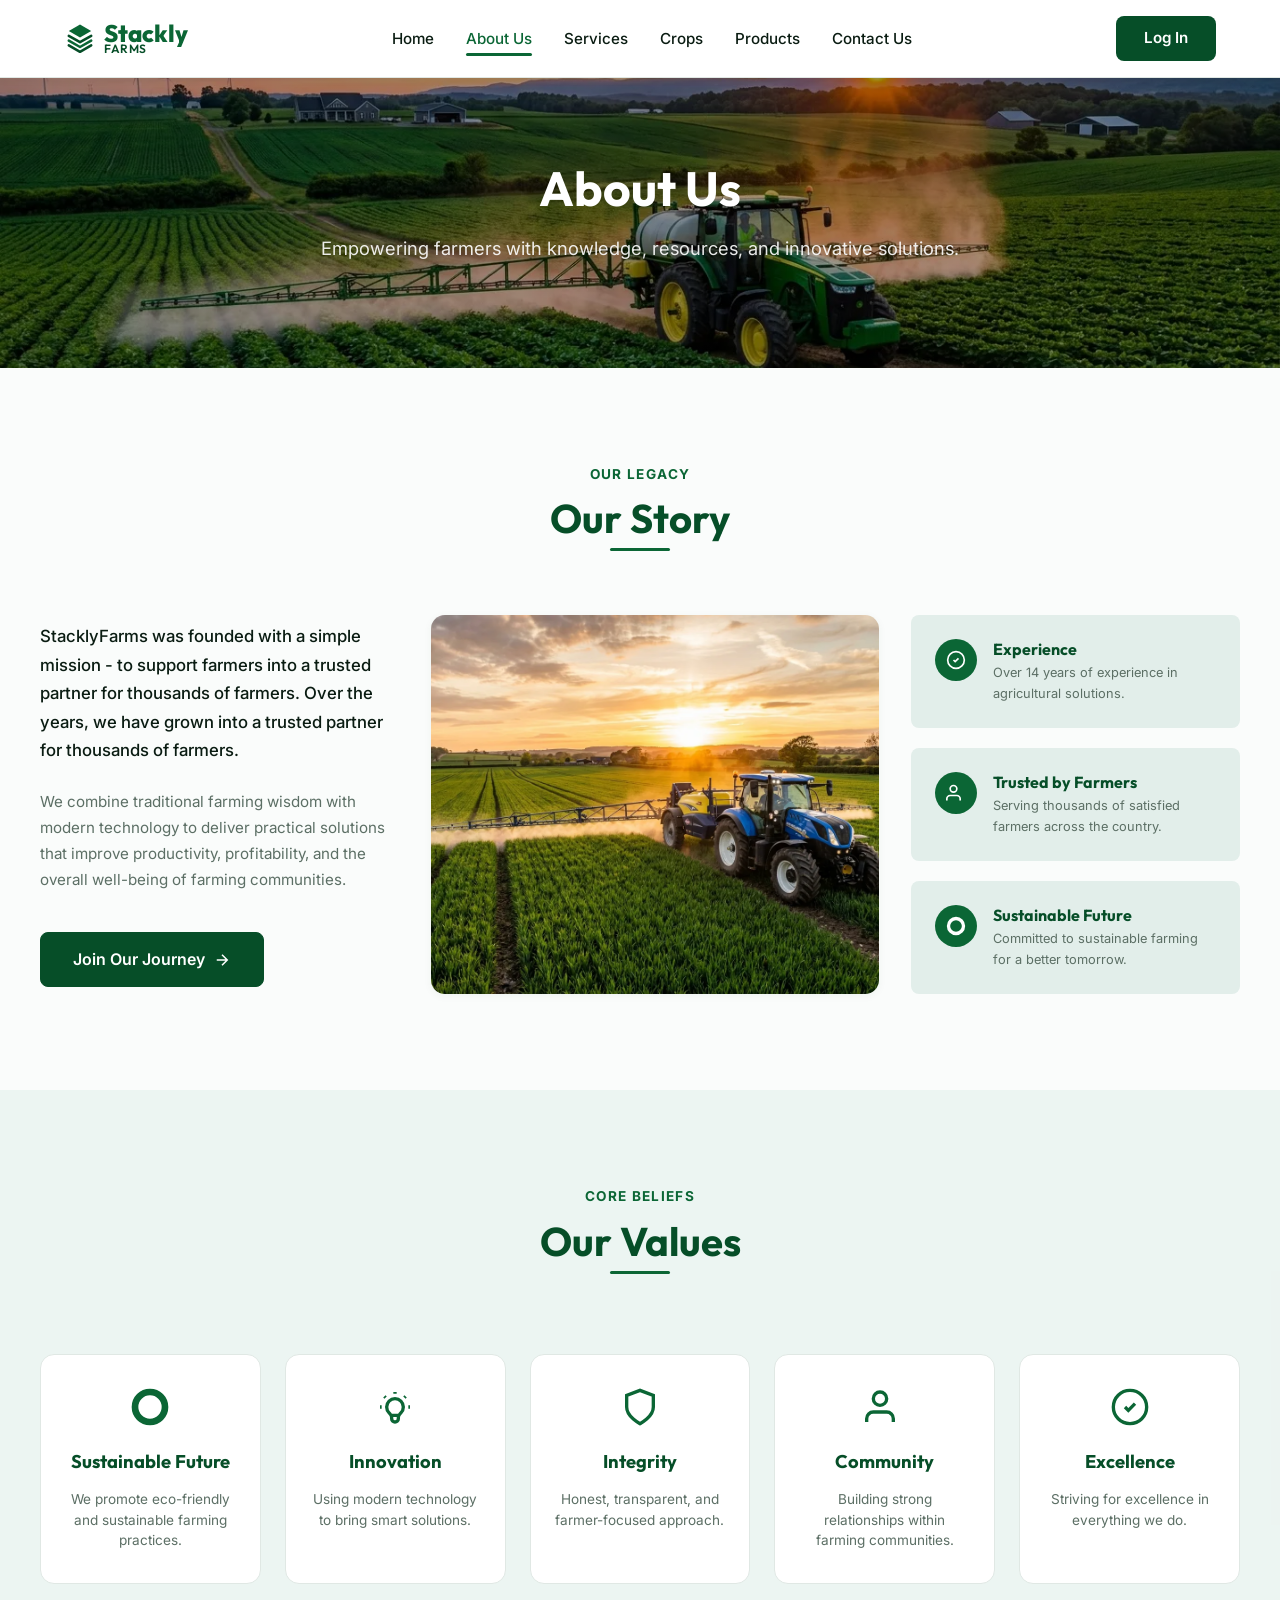
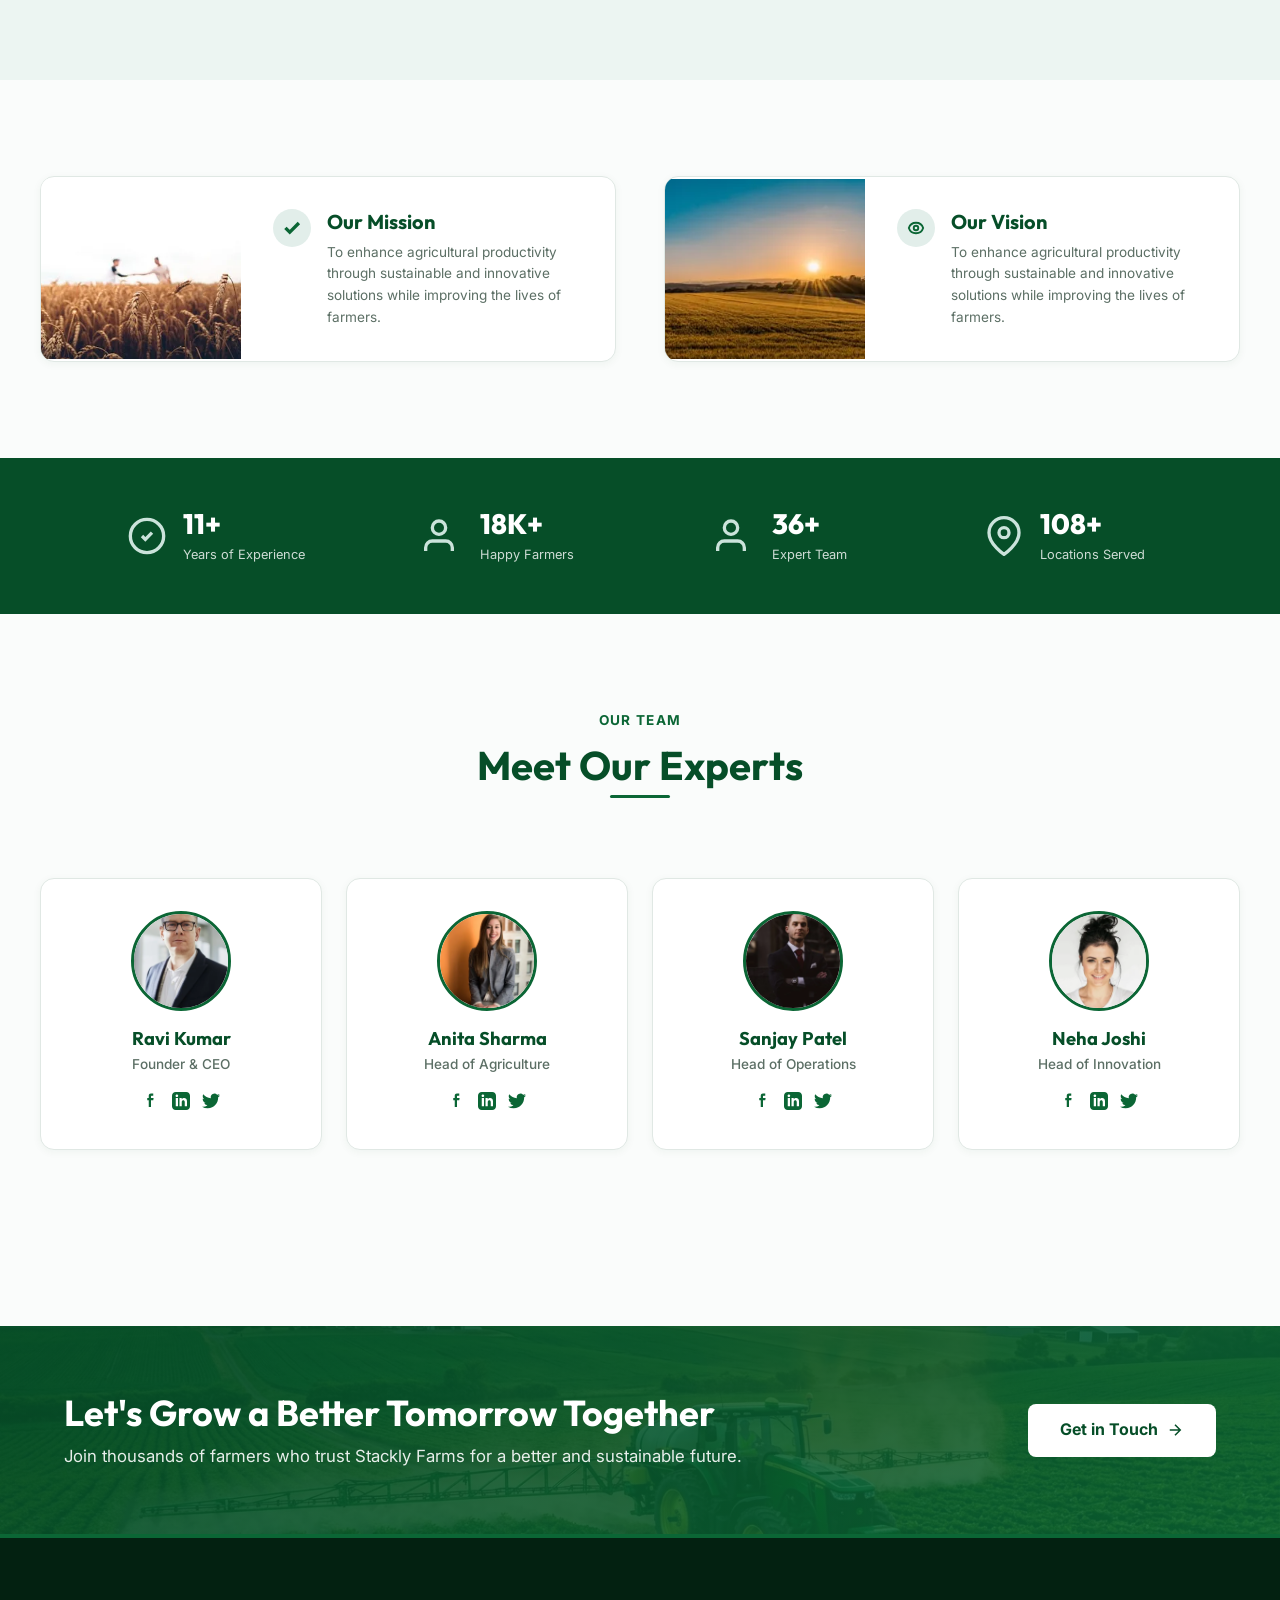
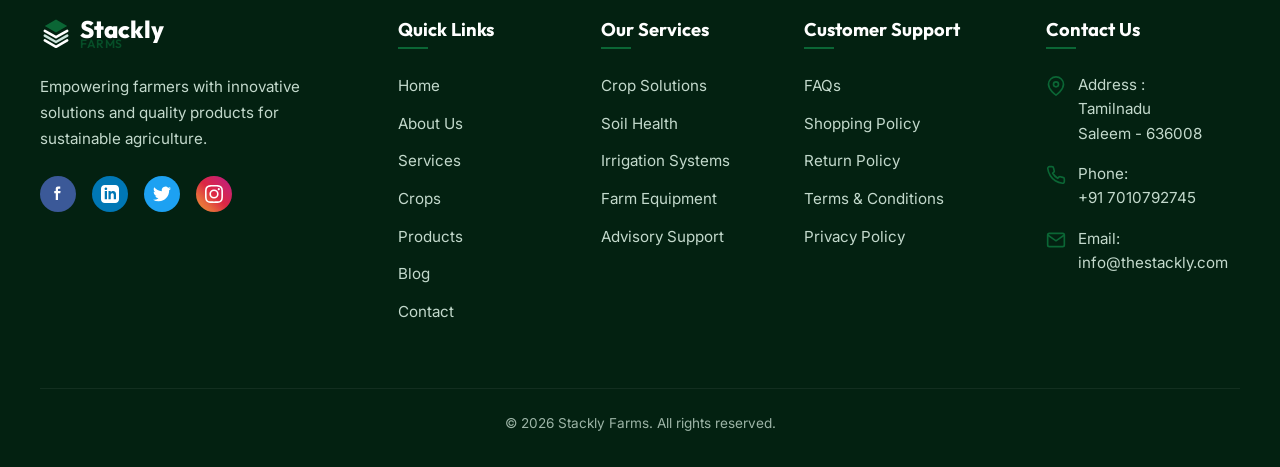
==== about.html @ 84627ca1 "initial commit" ====
<!DOCTYPE html>
<html lang="en">
<head>
  <meta charset="UTF-8">
  <meta name="viewport" content="width=device-width, initial-scale=1.0">
  <title>Stackly</title>
  <meta name="description" content="Learn about Stackly Farms, our story, values, mission, and the agricultural experts dedicated to sustainable farming.">
  <link rel="stylesheet" href="css/style.css">
</head>
<body>

  <!-- Header / Navigation -->
  <header class="header">
    <div class="header-container">
      <a href="index.html" class="logo">
        <svg viewBox="0 0 100 100" xmlns="http://www.w3.org/2000/svg">
          <path d="M50 5L15 25L50 45L85 25L50 5Z" fill="#0b6635" />
          <path d="M15 40L50 60L85 40" stroke="#064e28" stroke-width="8" stroke-linecap="round" stroke-linejoin="round" fill="none" />
          <path d="M15 55L50 75L85 55" stroke="#0b6635" stroke-width="8" stroke-linecap="round" stroke-linejoin="round" fill="none" />
          <path d="M15 70L50 90L85 70" stroke="#064e28" stroke-width="8" stroke-linecap="round" stroke-linejoin="round" fill="none" />
        </svg>
        <span>
          Stackly
          <small>FARMS</small>
        </span>
      </a>
      
      <button class="hamburger" aria-label="Toggle menu">
        <span></span>
        <span></span>
        <span></span>
      </button>

      <ul class="nav-menu">
        <li><a href="index.html" class="nav-link">Home</a></li>
        <li><a href="about.html" class="nav-link active">About Us</a></li>
        <li><a href="services.html" class="nav-link">Services</a></li>
        <li><a href="crops.html" class="nav-link">Crops</a></li>
        <li><a href="products.html" class="nav-link">Products</a></li>
        <li><a href="contact.html" class="nav-link">Contact Us</a></li>
      </ul>

      <a href="login.html" class="nav-cta">Log In</a>
    </div>
  </header>

  <!-- Page Hero Banner -->
  <section class="page-hero">
    <div class="page-hero-content reveal">
      <h1>About Us</h1>
      <p>Empowering farmers with knowledge, resources, and innovative solutions.</p>
    </div>
  </section>

  <!-- Our Story Section -->
  <section class="section-padding reveal">
    <div style="max-width: 1200px; margin: 0 auto;">
      <span class="section-tag" style="text-align: center; display: block;">Our Legacy</span>
      <h2 class="section-title" style="display: block; text-align: center; margin-bottom: 4rem;">Our Story</h2>
      
      <div class="grid-3 about-story-row" style="display: flex; gap: 2rem; align-items: stretch;">
        
        <!-- Text Left -->
        <div style="flex: 1.2; display: flex; flex-direction: column; justify-content: center; gap: 1.5rem;">
          <p style="color: var(--text-dark); font-weight: 500; font-size: 1.05rem; line-height: 1.7;">StacklyFarms was founded with a simple mission - to support farmers into a trusted partner for thousands of farmers. Over the years, we have grown into a trusted partner for thousands of farmers.</p>
          <p style="color: var(--text-muted); font-size: 0.95rem; line-height: 1.7;">We combine traditional farming wisdom with modern technology to deliver practical solutions that improve productivity, profitability, and the overall well-being of farming communities.</p>
          <a href="404.html" class="btn-primary" style="margin-top: 1rem; width: fit-content;">
            Join Our Journey
            <svg width="18" height="18" fill="none" stroke="currentColor" stroke-width="2" viewBox="0 0 24 24"><path d="M5 12h14M12 5l7 7-7 7"/></svg>
          </a>
        </div>

        <!-- Middle image -->
        <div style="flex: 1.5;">
          <img src="images/our_story.webp" alt="Tractor spraying a field" style="width: 100%; height: 100%; object-fit: cover; border-radius: var(--radius-md); box-shadow: var(--shadow-sm);">
        </div>

        <!-- Right stats features list -->
        <div style="flex: 1.1; display: flex; flex-direction: column; gap: 1.25rem;">
          <!-- Card 1 -->
          <div style="background-color: var(--light-sage-soft); border-radius: var(--radius-sm); padding: 1.5rem; display: flex; gap: 1rem; align-items: flex-start;">
            <div style="width: 42px; height: 42px; border-radius: 50%; background-color: var(--accent); color: var(--bg-white); display: flex; align-items: center; justify-content: center; flex-shrink: 0;">
              <svg width="20" height="20" fill="none" stroke="currentColor" stroke-width="2" viewBox="0 0 24 24"><circle cx="12" cy="12" r="10"/><path d="M9 12l2 2 4-4"/></svg>
            </div>
            <div>
              <h4 style="font-size: 1rem; margin-bottom: 0.25rem; color: var(--primary);">Experience</h4>
              <p style="font-size: 0.8rem; color: var(--text-muted);">Over 14 years of experience in agricultural solutions.</p>
            </div>
          </div>

          <!-- Card 2 -->
          <div style="background-color: var(--light-sage-soft); border-radius: var(--radius-sm); padding: 1.5rem; display: flex; gap: 1rem; align-items: flex-start;">
            <div style="width: 42px; height: 42px; border-radius: 50%; background-color: var(--accent); color: var(--bg-white); display: flex; align-items: center; justify-content: center; flex-shrink: 0;">
              <svg width="20" height="20" fill="none" stroke="currentColor" stroke-width="2" viewBox="0 0 24 24"><path d="M17 21v-2a4 4 0 0 0-4-4H5a4 4 0 0 0-4 4v2M9 11a4 4 0 1 0 0-8 4 4 0 0 0 0 8z"/></svg>
            </div>
            <div>
              <h4 style="font-size: 1rem; margin-bottom: 0.25rem; color: var(--primary);">Trusted by Farmers</h4>
              <p style="font-size: 0.8rem; color: var(--text-muted);">Serving thousands of satisfied farmers across the country.</p>
            </div>
          </div>

          <!-- Card 3 -->
          <div style="background-color: var(--light-sage-soft); border-radius: var(--radius-sm); padding: 1.5rem; display: flex; gap: 1rem; align-items: flex-start;">
            <div style="width: 42px; height: 42px; border-radius: 50%; background-color: var(--accent); color: var(--bg-white); display: flex; align-items: center; justify-content: center; flex-shrink: 0;">
              <svg width="20" height="20" fill="none" stroke="currentColor" stroke-width="2" viewBox="0 0 24 24"><path d="M12 2C6.48 2 2 6.48 2 12s4.48 10 10 10 10-4.48 10-10S17.52 2 12 2zm0 18c-4.41 0-8-3.59-8-8s3.59-8 8-8 8 3.59 8 8-3.59 8-8 8z"/></svg>
            </div>
            <div>
              <h4 style="font-size: 1rem; margin-bottom: 0.25rem; color: var(--primary);">Sustainable Future</h4>
              <p style="font-size: 0.8rem; color: var(--text-muted);">Committed to sustainable farming for a better tomorrow.</p>
            </div>
          </div>
        </div>

      </div>
    </div>
  </section>

  <!-- Our Values Section -->
  <section class="section-padding reveal" style="background-color: var(--light-sage-bg);">
    <div style="max-width: 1200px; margin: 0 auto;">
      <div class="section-header">
        <span class="section-tag">Core Beliefs</span>
        <h2 class="section-title">Our Values</h2>
      </div>

      <div class="grid-5" style="display: grid; grid-template-columns: repeat(5, 1fr); gap: 1.5rem;">
        <!-- Value 1 -->
        <div style="background-color: var(--bg-white); border-radius: var(--radius-md); padding: 2rem 1.5rem; border: 1px solid var(--border-color); text-align: center; display: flex; flex-direction: column; align-items: center; gap: 1rem;">
          <div style="color: var(--accent);"><svg width="40" height="40" fill="none" stroke="currentColor" stroke-width="2" viewBox="0 0 24 24"><path d="M12 2C6.48 2 2 6.48 2 12s4.48 10 10 10 10-4.48 10-10S17.52 2 12 2zm0 18c-4.41 0-8-3.59-8-8s3.59-8 8-8 8 3.59 8 8-3.59 8-8 8z"/></svg></div>
          <h3 style="font-size: 1.15rem; color: var(--primary);">Sustainable Future</h3>
          <p style="font-size: 0.85rem; color: var(--text-muted); line-height: 1.5;">We promote eco-friendly and sustainable farming practices.</p>
        </div>

        <!-- Value 2 -->
        <div style="background-color: var(--bg-white); border-radius: var(--radius-md); padding: 2rem 1.5rem; border: 1px solid var(--border-color); text-align: center; display: flex; flex-direction: column; align-items: center; gap: 1rem;">
          <div style="color: var(--accent);"><svg width="40" height="40" fill="none" stroke="currentColor" stroke-width="2" viewBox="0 0 24 24"><path d="M9.663 17h4.673M12 3v1m6.364 1.636l-.707.707M21 12h-1M4 12H3m3.343-5.657l-.707-.707m2.828 9.9a5 5 0 1 1 7.072 0l-.548.547A3.374 3.374 0 0 0 14 18.469V19a2 2 0 1 1-4 0v-.531c0-.895-.356-1.754-.988-2.386l-.548-.547z"/></svg></div>
          <h3 style="font-size: 1.15rem; color: var(--primary);">Innovation</h3>
          <p style="font-size: 0.85rem; color: var(--text-muted); line-height: 1.5;">Using modern technology to bring smart solutions.</p>
        </div>

        <!-- Value 3 -->
        <div style="background-color: var(--bg-white); border-radius: var(--radius-md); padding: 2rem 1.5rem; border: 1px solid var(--border-color); text-align: center; display: flex; flex-direction: column; align-items: center; gap: 1rem;">
          <div style="color: var(--accent);"><svg width="40" height="40" fill="none" stroke="currentColor" stroke-width="2" viewBox="0 0 24 24"><path d="M12 22s8-4 8-10V5l-8-3-8 3v7c0 6 8 10 8 10z"/></svg></div>
          <h3 style="font-size: 1.15rem; color: var(--primary);">Integrity</h3>
          <p style="font-size: 0.85rem; color: var(--text-muted); line-height: 1.5;">Honest, transparent, and farmer-focused approach.</p>
        </div>

        <!-- Value 4 -->
        <div style="background-color: var(--bg-white); border-radius: var(--radius-md); padding: 2rem 1.5rem; border: 1px solid var(--border-color); text-align: center; display: flex; flex-direction: column; align-items: center; gap: 1rem;">
          <div style="color: var(--accent);"><svg width="40" height="40" fill="none" stroke="currentColor" stroke-width="2" viewBox="0 0 24 24"><path d="M17 21v-2a4 4 0 0 0-4-4H5a4 4 0 0 0-4 4v2M9 11a4 4 0 1 0 0-8 4 4 0 0 0 0 8z"/></svg></div>
          <h3 style="font-size: 1.15rem; color: var(--primary);">Community</h3>
          <p style="font-size: 0.85rem; color: var(--text-muted); line-height: 1.5;">Building strong relationships within farming communities.</p>
        </div>

        <!-- Value 5 -->
        <div style="background-color: var(--bg-white); border-radius: var(--radius-md); padding: 2rem 1.5rem; border: 1px solid var(--border-color); text-align: center; display: flex; flex-direction: column; align-items: center; gap: 1rem;">
          <div style="color: var(--accent);"><svg width="40" height="40" fill="none" stroke="currentColor" stroke-width="2" viewBox="0 0 24 24"><circle cx="12" cy="12" r="10"/><path d="M9 12l2 2 4-4"/></svg></div>
          <h3 style="font-size: 1.15rem; color: var(--primary);">Excellence</h3>
          <p style="font-size: 0.85rem; color: var(--text-muted); line-height: 1.5;">Striving for excellence in everything we do.</p>
        </div>
      </div>
    </div>
  </section>

  <!-- Mission & Vision Section -->
  <section class="section-padding reveal">
    <div style="max-width: 1200px; margin: 0 auto;">
      <div class="grid-2">
        <!-- Our Mission -->
        <div style="background-color: var(--bg-white); border: 1px solid var(--border-color); border-radius: var(--radius-md); overflow: hidden; display: flex; align-items: center; box-shadow: var(--shadow-sm);">
          <div style="width: 200px; height: 180px; flex-shrink: 0; background-color: #ddd;">
            <img src="images/mission_vision_1.webp" alt="Sprout in hand" style="width: 100%; height: 100%; object-fit: cover;">
          </div>
          <div style="padding: 2rem; display: flex; gap: 1rem; align-items: flex-start;">
            <div style="width: 38px; height: 38px; background-color: var(--light-sage-soft); color: var(--accent); border-radius: 50%; display: flex; align-items: center; justify-content: center; flex-shrink: 0;">
              <svg width="18" height="18" fill="none" stroke="currentColor" stroke-width="2.5" viewBox="0 0 24 24"><path d="M9 16.17L4.83 12l-1.42 1.41L9 19 21 7l-1.41-1.41z"/></svg>
            </div>
            <div>
              <h3 style="font-size: 1.25rem; margin-bottom: 0.5rem; color: var(--primary);">Our Mission</h3>
              <p style="font-size: 0.85rem; color: var(--text-muted); line-height: 1.6;">To enhance agricultural productivity through sustainable and innovative solutions while improving the lives of farmers.</p>
            </div>
          </div>
        </div>

        <!-- Our Vision -->
        <div style="background-color: var(--bg-white); border: 1px solid var(--border-color); border-radius: var(--radius-md); overflow: hidden; display: flex; align-items: center; box-shadow: var(--shadow-sm);">
          <div style="width: 200px; height: 180px; flex-shrink: 0; background-color: #ddd;">
            <img src="images/mission_vision_2.webp" alt="Crop field Rows" style="width: 100%; height: 100%; object-fit: cover;">
          </div>
          <div style="padding: 2rem; display: flex; gap: 1rem; align-items: flex-start;">
            <div style="width: 38px; height: 38px; background-color: var(--light-sage-soft); color: var(--accent); border-radius: 50%; display: flex; align-items: center; justify-content: center; flex-shrink: 0;">
              <svg width="18" height="18" fill="none" stroke="currentColor" stroke-width="2.5" viewBox="0 0 24 24"><path d="M15 12a3 3 0 11-6 0 3 3 0 016 0z"/><path d="M2.458 12C3.732 7.943 7.523 5 12 5c4.478 0 8.268 2.943 9.542 7-1.274 4.057-5.064 7-9.542 7-4.477 0-8.268-2.943-9.542-7z"/></svg>
            </div>
            <div>
              <h3 style="font-size: 1.25rem; margin-bottom: 0.5rem; color: var(--primary);">Our Vision</h3>
              <p style="font-size: 0.85rem; color: var(--text-muted); line-height: 1.6;">To enhance agricultural productivity through sustainable and innovative solutions while improving the lives of farmers.</p>
            </div>
          </div>
        </div>
      </div>
    </div>
  </section>

  <!-- Dark Green Stats Bar Section -->
  <section class="reveal" style="background-color: var(--primary); color: var(--bg-white); padding: 3rem 1.5rem;">
    <div style="max-width: 1100px; margin: 0 auto; display: grid; grid-template-columns: repeat(4, 1fr); text-align: center; align-items: center; gap: 2rem;">
      <div style="display: flex; gap: 1rem; justify-content: center; align-items: center;">
        <svg width="40" height="40" fill="none" stroke="var(--light-sage)" stroke-width="2" viewBox="0 0 24 24"><circle cx="12" cy="12" r="10"/><path d="M9 12l2 2 4-4"/></svg>
        <div style="text-align: left;">
          <h2 style="color: var(--bg-white); font-size: 1.75rem; font-weight: 800;" class="counter-val" data-target="14" data-suffix="+">0+</h2>
          <span style="font-size: 0.8rem; opacity: 0.8;">Years of Experience</span>
        </div>
      </div>
      
      <div style="display: flex; gap: 1rem; justify-content: center; align-items: center;">
        <svg width="40" height="40" fill="none" stroke="var(--light-sage)" stroke-width="2" viewBox="0 0 24 24"><path d="M17 21v-2a4 4 0 0 0-4-4H5a4 4 0 0 0-4 4v2M9 11a4 4 0 1 0 0-8 4 4 0 0 0 0 8z"/></svg>
        <div style="text-align: left;">
          <h2 style="color: var(--bg-white); font-size: 1.75rem; font-weight: 800;" class="counter-val" data-target="25" data-suffix="K+">0K+</h2>
          <span style="font-size: 0.8rem; opacity: 0.8;">Happy Farmers</span>
        </div>
      </div>

      <div style="display: flex; gap: 1rem; justify-content: center; align-items: center;">
        <svg width="40" height="40" fill="none" stroke="var(--light-sage)" stroke-width="2" viewBox="0 0 24 24"><path d="M17 21v-2a4 4 0 0 0-4-4H5a4 4 0 0 0-4 4v2M9 11a4 4 0 1 0 0-8 4 4 0 0 0 0 8z"/></svg>
        <div style="text-align: left;">
          <h2 style="color: var(--bg-white); font-size: 1.75rem; font-weight: 800;" class="counter-val" data-target="50" data-suffix="+">0+</h2>
          <span style="font-size: 0.8rem; opacity: 0.8;">Expert Team</span>
        </div>
      </div>

      <div style="display: flex; gap: 1rem; justify-content: center; align-items: center;">
        <svg width="40" height="40" fill="none" stroke="var(--light-sage)" stroke-width="2" viewBox="0 0 24 24"><path d="M21 10c0 7-9 13-9 13s-9-6-9-13a9 9 0 0 1 18 0z"/><circle cx="12" cy="10" r="3"/></svg>
        <div style="text-align: left;">
          <h2 style="color: var(--bg-white); font-size: 1.75rem; font-weight: 800;" class="counter-val" data-target="150" data-suffix="+">0+</h2>
          <span style="font-size: 0.8rem; opacity: 0.8;">Locations Served</span>
        </div>
      </div>
    </div>
  </section>

  <!-- Meet Our Experts Section -->
  <section class="section-padding reveal">
    <div style="max-width: 1200px; margin: 0 auto;">
      <div class="section-header">
        <span class="section-tag">Our Team</span>
        <h2 class="section-title">Meet Our Experts</h2>
      </div>

      <div class="grid-4">
        <!-- Expert 1 -->
        <div style="background-color: var(--bg-white); border: 1px solid var(--border-color); border-radius: var(--radius-md); padding: 2rem 1.5rem; text-align: center; box-shadow: var(--shadow-sm); display: flex; flex-direction: column; align-items: center; gap: 1rem;">
          <img src="images/expert_ravi.webp" alt="Ravi Kumar" style="width: 100px; height: 100px; border-radius: 50%; object-fit: cover; border: 3px solid var(--accent);">
          <div>
            <h3 style="font-size: 1.15rem; color: var(--primary); margin-bottom: 0.25rem;">Ravi Kumar</h3>
            <p style="font-size: 0.85rem; color: var(--text-muted); font-weight: 500;">Founder & CEO</p>
          </div>
          <div style="display: flex; gap: 0.75rem; color: var(--accent);">
            <a href="404.html" aria-label="Facebook"><svg width="18" height="18" fill="currentColor" viewBox="0 0 24 24"><path d="M9 8H7v3h2v9h3v-9h3l.5-3H12V6c0-.88.39-1 1-1h2V2h-3c-2.42 0-3 1.35-3 3v3z"/></svg></a>
            <a href="404.html" aria-label="LinkedIn"><svg width="18" height="18" fill="currentColor" viewBox="0 0 24 24"><path d="M19 0h-14c-2.761 0-5 2.239-5 5v14c0 2.761 2.239 5 5 5h14c2.762 0 5-2.239 5-5v-14c0-2.761-2.238-5-5-5zm-11 19h-3v-11h3v11zm-1.5-12.268c-.966 0-1.75-.779-1.75-1.75s.784-1.75 1.75-1.75 1.75.779 1.75 1.75-.784 1.75-1.75 1.75zm13.5 12.268h-3v-5.604c0-3.368-4-3.113-4 0v5.604h-3v-11h3v1.765c1.396-2.586 7-2.777 7 2.476v6.759z"/></svg></a>
            <a href="404.html" aria-label="Twitter"><svg width="18" height="18" fill="currentColor" viewBox="0 0 24 24"><path d="M23.953 4.57a10 10 0 01-2.825.775 4.958 4.958 0 002.163-2.723c-.951.555-2.005.959-3.127 1.184a4.92 4.92 0 00-8.384 4.482C7.69 8.095 4.067 6.13 1.64 3.162a4.822 4.822 0 00-.666 2.475c0 1.71.87 3.213 2.188 4.096a4.904 4.904 0 01-2.228-.616v.06a4.923 4.923 0 003.946 4.827 4.996 4.996 0 01-2.212.085 4.936 4.936 0 004.604 3.417 9.867 9.867 0 01-6.102 2.105c-.39 0-.779-.023-1.17-.067a13.995 13.995 0 007.557 2.209c9.053 0 13.998-7.496 13.998-13.985 0-.21 0-.42-.015-.63A9.935 9.935 0 0024 4.59z"/></svg></a>
          </div>
        </div>

        <!-- Expert 2 -->
        <div style="background-color: var(--bg-white); border: 1px solid var(--border-color); border-radius: var(--radius-md); padding: 2rem 1.5rem; text-align: center; box-shadow: var(--shadow-sm); display: flex; flex-direction: column; align-items: center; gap: 1rem;">
          <img src="images/expert_anita.webp" alt="Anita Sharma" style="width: 100px; height: 100px; border-radius: 50%; object-fit: cover; border: 3px solid var(--accent);">
          <div>
            <h3 style="font-size: 1.15rem; color: var(--primary); margin-bottom: 0.25rem;">Anita Sharma</h3>
            <p style="font-size: 0.85rem; color: var(--text-muted); font-weight: 500;">Head of Agriculture</p>
          </div>
          <div style="display: flex; gap: 0.75rem; color: var(--accent);">
            <a href="404.html" aria-label="Facebook"><svg width="18" height="18" fill="currentColor" viewBox="0 0 24 24"><path d="M9 8H7v3h2v9h3v-9h3l.5-3H12V6c0-.88.39-1 1-1h2V2h-3c-2.42 0-3 1.35-3 3v3z"/></svg></a>
            <a href="404.html" aria-label="LinkedIn"><svg width="18" height="18" fill="currentColor" viewBox="0 0 24 24"><path d="M19 0h-14c-2.761 0-5 2.239-5 5v14c0 2.761 2.239 5 5 5h14c2.762 0 5-2.239 5-5v-14c0-2.761-2.238-5-5-5zm-11 19h-3v-11h3v11zm-1.5-12.268c-.966 0-1.75-.779-1.75-1.75s.784-1.75 1.75-1.75 1.75.779 1.75 1.75-.784 1.75-1.75 1.75zm13.5 12.268h-3v-5.604c0-3.368-4-3.113-4 0v5.604h-3v-11h3v1.765c1.396-2.586 7-2.777 7 2.476v6.759z"/></svg></a>
            <a href="404.html" aria-label="Twitter"><svg width="18" height="18" fill="currentColor" viewBox="0 0 24 24"><path d="M23.953 4.57a10 10 0 01-2.825.775 4.958 4.958 0 002.163-2.723c-.951.555-2.005.959-3.127 1.184a4.92 4.92 0 00-8.384 4.482C7.69 8.095 4.067 6.13 1.64 3.162a4.822 4.822 0 00-.666 2.475c0 1.71.87 3.213 2.188 4.096a4.904 4.904 0 01-2.228-.616v.06a4.923 4.923 0 003.946 4.827 4.996 4.996 0 01-2.212.085 4.936 4.936 0 004.604 3.417 9.867 9.867 0 01-6.102 2.105c-.39 0-.779-.023-1.17-.067a13.995 13.995 0 007.557 2.209c9.053 0 13.998-7.496 13.998-13.985 0-.21 0-.42-.015-.63A9.935 9.935 0 0024 4.59z"/></svg></a>
          </div>
        </div>

        <!-- Expert 3 -->
        <div style="background-color: var(--bg-white); border: 1px solid var(--border-color); border-radius: var(--radius-md); padding: 2rem 1.5rem; text-align: center; box-shadow: var(--shadow-sm); display: flex; flex-direction: column; align-items: center; gap: 1rem;">
          <img src="images/expert_sanjay.webp" alt="Sanjay Patel" style="width: 100px; height: 100px; border-radius: 50%; object-fit: cover; border: 3px solid var(--accent);">
          <div>
            <h3 style="font-size: 1.15rem; color: var(--primary); margin-bottom: 0.25rem;">Sanjay Patel</h3>
            <p style="font-size: 0.85rem; color: var(--text-muted); font-weight: 500;">Head of Operations</p>
          </div>
          <div style="display: flex; gap: 0.75rem; color: var(--accent);">
            <a href="404.html" aria-label="Facebook"><svg width="18" height="18" fill="currentColor" viewBox="0 0 24 24"><path d="M9 8H7v3h2v9h3v-9h3l.5-3H12V6c0-.88.39-1 1-1h2V2h-3c-2.42 0-3 1.35-3 3v3z"/></svg></a>
            <a href="404.html" aria-label="LinkedIn"><svg width="18" height="18" fill="currentColor" viewBox="0 0 24 24"><path d="M19 0h-14c-2.761 0-5 2.239-5 5v14c0 2.761 2.239 5 5 5h14c2.762 0 5-2.239 5-5v-14c0-2.761-2.238-5-5-5zm-11 19h-3v-11h3v11zm-1.5-12.268c-.966 0-1.75-.779-1.75-1.75s.784-1.75 1.75-1.75 1.75.779 1.75 1.75-.784 1.75-1.75 1.75zm13.5 12.268h-3v-5.604c0-3.368-4-3.113-4 0v5.604h-3v-11h3v1.765c1.396-2.586 7-2.777 7 2.476v6.759z"/></svg></a>
            <a href="404.html" aria-label="Twitter"><svg width="18" height="18" fill="currentColor" viewBox="0 0 24 24"><path d="M23.953 4.57a10 10 0 01-2.825.775 4.958 4.958 0 002.163-2.723c-.951.555-2.005.959-3.127 1.184a4.92 4.92 0 00-8.384 4.482C7.69 8.095 4.067 6.13 1.64 3.162a4.822 4.822 0 00-.666 2.475c0 1.71.87 3.213 2.188 4.096a4.904 4.904 0 01-2.228-.616v.06a4.923 4.923 0 003.946 4.827 4.996 4.996 0 01-2.212.085 4.936 4.936 0 004.604 3.417 9.867 9.867 0 01-6.102 2.105c-.39 0-.779-.023-1.17-.067a13.995 13.995 0 007.557 2.209c9.053 0 13.998-7.496 13.998-13.985 0-.21 0-.42-.015-.63A9.935 9.935 0 0024 4.59z"/></svg></a>
          </div>
        </div>

        <!-- Expert 4 -->
        <div style="background-color: var(--bg-white); border: 1px solid var(--border-color); border-radius: var(--radius-md); padding: 2rem 1.5rem; text-align: center; box-shadow: var(--shadow-sm); display: flex; flex-direction: column; align-items: center; gap: 1rem;">
          <img src="images/expert_neha.webp" alt="Neha Joshi" style="width: 100px; height: 100px; border-radius: 50%; object-fit: cover; border: 3px solid var(--accent);">
          <div>
            <h3 style="font-size: 1.15rem; color: var(--primary); margin-bottom: 0.25rem;">Neha Joshi</h3>
            <p style="font-size: 0.85rem; color: var(--text-muted); font-weight: 500;">Head of Innovation</p>
          </div>
          <div style="display: flex; gap: 0.75rem; color: var(--accent);">
            <a href="404.html" aria-label="Facebook"><svg width="18" height="18" fill="currentColor" viewBox="0 0 24 24"><path d="M9 8H7v3h2v9h3v-9h3l.5-3H12V6c0-.88.39-1 1-1h2V2h-3c-2.42 0-3 1.35-3 3v3z"/></svg></a>
            <a href="404.html" aria-label="LinkedIn"><svg width="18" height="18" fill="currentColor" viewBox="0 0 24 24"><path d="M19 0h-14c-2.761 0-5 2.239-5 5v14c0 2.761 2.239 5 5 5h14c2.762 0 5-2.239 5-5v-14c0-2.761-2.238-5-5-5zm-11 19h-3v-11h3v11zm-1.5-12.268c-.966 0-1.75-.779-1.75-1.75s.784-1.75 1.75-1.75 1.75.779 1.75 1.75-.784 1.75-1.75 1.75zm13.5 12.268h-3v-5.604c0-3.368-4-3.113-4 0v5.604h-3v-11h3v1.765c1.396-2.586 7-2.777 7 2.476v6.759z"/></svg></a>
            <a href="404.html" aria-label="Twitter"><svg width="18" height="18" fill="currentColor" viewBox="0 0 24 24"><path d="M23.953 4.57a10 10 0 01-2.825.775 4.958 4.958 0 002.163-2.723c-.951.555-2.005.959-3.127 1.184a4.92 4.92 0 00-8.384 4.482C7.69 8.095 4.067 6.13 1.64 3.162a4.822 4.822 0 00-.666 2.475c0 1.71.87 3.213 2.188 4.096a4.904 4.904 0 01-2.228-.616v.06a4.923 4.923 0 003.946 4.827 4.996 4.996 0 01-2.212.085 4.936 4.936 0 004.604 3.417 9.867 9.867 0 01-6.102 2.105c-.39 0-.779-.023-1.17-.067a13.995 13.995 0 007.557 2.209c9.053 0 13.998-7.496 13.998-13.985 0-.21 0-.42-.015-.63A9.935 9.935 0 0024 4.59z"/></svg></a>
          </div>
        </div>
      </div>
    </div>
  </section>

  <!-- Let's Grow CTA Banner -->
  <div class="grow-banner reveal">
    <div class="grow-content">
      <h2>Let's Grow a Better Tomorrow Together</h2>
      <p>Join thousands of farmers who trust Stackly Farms for a better and sustainable future.</p>
    </div>
    <a href="contact.html" class="grow-btn">
      Get in Touch
      <svg width="18" height="18" fill="none" stroke="currentColor" stroke-width="2" viewBox="0 0 24 24"><path d="M5 12h14M12 5l7 7-7 7"/></svg>
    </a>
  </div>

  <!-- Footer -->
  <footer class="footer">
    <div class="footer-container">
      <div class="footer-about">
        <a href="index.html" class="logo">
          <svg viewBox="0 0 100 100" xmlns="http://www.w3.org/2000/svg">
            <path d="M50 5L15 25L50 45L85 25L50 5Z" fill="#0b6635" />
            <path d="M15 40L50 60L85 40" stroke="#ffffff" stroke-width="8" stroke-linecap="round" stroke-linejoin="round" fill="none" />
            <path d="M15 55L50 75L85 55" stroke="#cbe3db" stroke-width="8" stroke-linecap="round" stroke-linejoin="round" fill="none" />
            <path d="M15 70L50 90L85 70" stroke="#ffffff" stroke-width="8" stroke-linecap="round" stroke-linejoin="round" fill="none" />
          </svg>
          <span>
            Stackly
            <small>FARMS</small>
          </span>
        </a>
        <p>Empowering farmers with innovative solutions and quality products for sustainable agriculture.</p>
        <div class="footer-socials">
          <a href="404.html" class="footer-social-link fb" aria-label="Facebook">
            <svg width="18" height="18" fill="currentColor" viewBox="0 0 24 24"><path d="M9 8H7v3h2v9h3v-9h3l.5-3H12V6c0-.88.39-1 1-1h2V2h-3c-2.42 0-3 1.35-3 3v3z"/></svg>
          </a>
          <a href="404.html" class="footer-social-link ln" aria-label="LinkedIn">
            <svg width="18" height="18" fill="currentColor" viewBox="0 0 24 24"><path d="M19 0h-14c-2.761 0-5 2.239-5 5v14c0 2.761 2.239 5 5 5h14c2.762 0 5-2.239 5-5v-14c0-2.761-2.238-5-5-5zm-11 19h-3v-11h3v11zm-1.5-12.268c-.966 0-1.75-.779-1.75-1.75s.784-1.75 1.75-1.75 1.75.779 1.75 1.75-.784 1.75-1.75 1.75zm13.5 12.268h-3v-5.604c0-3.368-4-3.113-4 0v5.604h-3v-11h3v1.765c1.396-2.586 7-2.777 7 2.476v6.759z"/></svg>
          </a>
          <a href="404.html" class="footer-social-link tw" aria-label="Twitter">
            <svg width="18" height="18" fill="currentColor" viewBox="0 0 24 24"><path d="M23.953 4.57a10 10 0 01-2.825.775 4.958 4.958 0 002.163-2.723c-.951.555-2.005.959-3.127 1.184a4.92 4.92 0 00-8.384 4.482C7.69 8.095 4.067 6.13 1.64 3.162a4.822 4.822 0 00-.666 2.475c0 1.71.87 3.213 2.188 4.096a4.904 4.904 0 01-2.228-.616v.06a4.923 4.923 0 003.946 4.827 4.996 4.996 0 01-2.212.085 4.936 4.936 0 004.604 3.417 9.867 9.867 0 01-6.102 2.105c-.39 0-.779-.023-1.17-.067a13.995 13.995 0 007.557 2.209c9.053 0 13.998-7.496 13.998-13.985 0-.21 0-.42-.015-.63A9.935 9.935 0 0024 4.59z"/></svg>
          </a>
          <a href="404.html" class="footer-social-link ig" aria-label="Instagram">
            <svg width="18" height="18" fill="currentColor" viewBox="0 0 24 24"><path d="M12 2.163c3.204 0 3.584.012 4.85.07 3.252.148 4.771 1.691 4.919 4.919.058 1.265.069 1.645.069 4.849 0 3.205-.012 3.584-.069 4.849-.149 3.225-1.664 4.771-4.919 4.919-1.266.058-1.644.07-4.85.07-3.204 0-3.584-.012-4.849-.07-3.26-.149-4.771-1.699-4.919-4.92-.058-1.265-.07-1.644-.07-4.849 0-3.204.013-3.583.07-4.849.149-3.227 1.664-4.771 4.919-4.919 1.266-.057 1.645-.069 4.849-.069zM12 0C8.741 0 8.333.014 7.053.072 2.695.272.273 2.69.073 7.051.014 8.333 0 8.741 0 12c0 3.259.014 3.668.072 4.948.2 4.358 2.618 6.78 6.98 6.98 1.281.058 1.689.072 4.948.072 3.259 0 3.668-.014 4.948-.072 4.354-.2 6.782-2.618 6.979-6.98.059-1.28.073-1.689.073-4.948 0-3.259-.014-3.667-.072-4.947-.196-4.354-2.617-6.78-6.979-6.98C15.668.014 15.259 0 12 0zm0 5.838a6.162 6.162 0 1 0 0 12.324 6.162 6.162 0 0 0 0-12.324zM12 16a4 4 0 1 1 0-8 4 4 0 0 1 0 8zm6.406-11.845a1.44 1.44 0 1 0 0 2.881 1.44 1.44 0 0 0 0-2.881z"/></svg>
          </a>
        </div>
      </div>

      <div class="footer-column">
        <h3>Quick Links</h3>
        <ul class="footer-links">
          <li><a href="index.html">Home</a></li>
          <li><a href="about.html">About Us</a></li>
          <li><a href="services.html">Services</a></li>
          <li><a href="crops.html">Crops</a></li>
          <li><a href="products.html">Products</a></li>
          <li><a href="404.html">Blog</a></li>
          <li><a href="contact.html">Contact</a></li>
        </ul>
      </div>

      <div class="footer-column">
        <h3>Our Services</h3>
        <ul class="footer-links">
          <li><a href="404.html">Crop Solutions</a></li>
          <li><a href="404.html">Soil Health</a></li>
          <li><a href="404.html">Irrigation Systems</a></li>
          <li><a href="404.html">Farm Equipment</a></li>
          <li><a href="404.html">Advisory Support</a></li>
        </ul>
      </div>

      <div class="footer-column">
        <h3>Customer Support</h3>
        <ul class="footer-links">
          <li><a href="404.html">FAQs</a></li>
          <li><a href="404.html">Shopping Policy</a></li>
          <li><a href="404.html">Return Policy</a></li>
          <li><a href="404.html">Terms & Conditions</a></li>
          <li><a href="404.html">Privacy Policy</a></li>
        </ul>
      </div>

      <div class="footer-column">
        <h3>Contact Us</h3>
        <div class="footer-contact-info">
          <div class="footer-contact-item">
            <svg viewBox="0 0 24 24" fill="none" stroke="currentColor" stroke-width="2"><path d="M21 10c0 7-9 13-9 13s-9-6-9-13a9 9 0 0 1 18 0z"/><circle cx="12" cy="10" r="3"/></svg>
            <span>Address :<br>Tamilnadu<br>Saleem - 636008</span>
          </div>
          <div class="footer-contact-item">
            <svg viewBox="0 0 24 24" fill="none" stroke="currentColor" stroke-width="2"><path d="M22 16.92v3a2 2 0 0 1-2.18 2 19.79 19.79 0 0 1-8.63-3.07 19.5 19.5 0 0 1-6-6 19.79 19.79 0 0 1-3.07-8.67A2 2 0 0 1 4.11 2h3a2 2 0 0 1 2 1.72 12.84 12.84 0 0 0 .7 2.81 2 2 0 0 1-.45 2.11L8.09 9.91a16 16 0 0 0 6 6l1.27-1.27a2 2 0 0 1 2.11-.45 12.84 12.84 0 0 0 2.81.7A2 2 0 0 1 22 16.92z"/></svg>
            <span>Phone:<br>+91 7010792745</span>
          </div>
          <div class="footer-contact-item">
            <svg viewBox="0 0 24 24" fill="none" stroke="currentColor" stroke-width="2"><path d="M4 4h16c1.1 0 2 .9 2 2v12c0 1.1-.9 2-2 2H4c-1.1 0-2-.9-2-2V6c0-1.1.9-2 2-2z"/><path d="M22 6l-10 7L2 6"/></svg>
            <span>Email:<br>info@thestackly.com</span>
          </div>
        </div>
      </div>
    </div>

    <div class="footer-bottom">
      <p>&copy; 2026 Stackly Farms. All rights reserved.</p>
    </div>
  </footer>

  <script src="js/main.js"></script>
</body>
</html>
---- css/style.css ----
@import url('https://fonts.googleapis.com/css2?family=Inter:wght@300;400;500;600;700&family=Outfit:wght@400;500;600;700;800&display=swap');

:root {
  /* Color Palette */
  --primary: #064e28;        /* Deep Green */
  --primary-hover: #03361b;
  --accent: #0b6635;         /* Mid Green */
  --accent-hover: #084d28;
  --light-sage: #cbe3db;     /* Soft Sage */
  --light-sage-soft: #e2eeea;
  --light-sage-bg: rgba(203, 227, 219, 0.3);
  --bg-soft: #fafcfb;        /* Off-white */
  --bg-white: #ffffff;
  --text-dark: #0a1c12;      /* Off-black text */
  --text-muted: #5c6f65;     /* Grayish-green text */
  --border-color: #e0e8e4;
  --error: #e03131;
  --success: #2b8a3e;

  /* Typography */
  --font-heading: 'Outfit', sans-serif;
  --font-body: 'Inter', sans-serif;

  /* Elevation */
  --shadow-sm: 0 2px 8px rgba(6, 78, 40, 0.05);
  --shadow-md: 0 8px 24px rgba(6, 78, 40, 0.08);
  --shadow-lg: 0 16px 40px rgba(6, 78, 40, 0.12);

  /* Radius */
  --radius-sm: 8px;
  --radius-md: 14px;
  --radius-lg: 24px;
  --radius-full: 9999px;

  /* Transitions */
  --transition-smooth: all 0.3s cubic-bezier(0.4, 0, 0.2, 1);
  --transition-fast: all 0.15s ease;
}

/* Reset and Global Styles */
* {
  box-sizing: border-box;
  margin: 0;
  padding: 0;
}

html {
  scroll-behavior: smooth;
  font-size: 16px;
}

body {
  font-family: var(--font-body);
  background-color: var(--bg-soft);
  color: var(--text-dark);
  line-height: 1.6;
  overflow-x: hidden;
}

h1, h2, h3, h4, h5, h6 {
  font-family: var(--font-heading);
  font-weight: 700;
  color: var(--primary);
  line-height: 1.25;
}

a {
  text-decoration: none;
  color: inherit;
  transition: var(--transition-smooth);
}

button, input, select, textarea {
  font-family: inherit;
  font-size: inherit;
  outline: none;
}

img {
  max-width: 100%;
  height: auto;
  display: block;
}

/* Scroll reveal triggers */
.reveal {
  opacity: 0;
  transform: translateY(30px);
  transition: opacity 0.8s ease, transform 0.8s ease;
}

.reveal.active {
  opacity: 1;
  transform: translateY(0);
}

.reveal-left {
  opacity: 0;
  transform: translateX(-50px);
  transition: opacity 0.8s ease, transform 0.8s ease;
}

.reveal-left.active {
  opacity: 1;
  transform: translateX(0);
}

.reveal-right {
  opacity: 0;
  transform: translateX(50px);
  transition: opacity 0.8s ease, transform 0.8s ease;
}

.reveal-right.active {
  opacity: 1;
  transform: translateX(0);
}

/* --- Layout Components --- */

/* Header / Navigation */
.header {
  background-color: var(--bg-white);
  box-shadow: var(--shadow-sm);
  position: sticky;
  top: 0;
  z-index: 1000;
  border-bottom: 1px solid var(--border-color);
}

.header-container {
  max-width: 1200px;
  margin: 0 auto;
  padding: 1rem 1.5rem;
  display: flex;
  justify-content: space-between;
  align-items: center;
}

.logo {
  display: flex;
  align-items: center;
  gap: 0.5rem;
  font-family: var(--font-heading);
  font-size: 1.5rem;
  font-weight: 800;
  color: var(--accent);
}

.logo svg {
  width: 32px;
  height: 32px;
  fill: currentColor;
}

.logo span {
  display: flex;
  flex-direction: column;
  line-height: 0.85;
}

.logo span small {
  font-size: 0.75rem;
  font-weight: 600;
  letter-spacing: 0.05em;
  color: var(--primary);
}

.nav-menu {
  display: flex;
  gap: 2rem;
  list-style: none;
}

.nav-link {
  font-weight: 500;
  font-size: 0.95rem;
  padding: 0.5rem 0;
  position: relative;
}

.nav-link:hover, .nav-link.active {
  color: var(--accent);
}

.nav-link::after {
  content: '';
  position: absolute;
  bottom: 0;
  left: 0;
  width: 0;
  height: 3px;
  background-color: var(--accent);
  transition: var(--transition-smooth);
  border-radius: var(--radius-full);
}

.nav-link.active::after, .nav-link:hover::after {
  width: 100%;
}

.nav-cta {
  background-color: var(--primary);
  color: var(--bg-white);
  padding: 0.65rem 1.75rem;
  border-radius: var(--radius-sm);
  font-weight: 600;
  border: none;
  cursor: pointer;
  font-size: 0.95rem;
  display: flex;
  align-items: center;
  gap: 0.5rem;
  transition: var(--transition-smooth);
}

.nav-cta:hover {
  background-color: var(--accent);
  transform: translateY(-2px);
  box-shadow: 0 4px 12px rgba(11, 102, 53, 0.2);
}

.hamburger {
  display: none;
  flex-direction: column;
  gap: 5px;
  background: none;
  border: none;
  cursor: pointer;
  padding: 0.5rem;
  z-index: 1001;
}

.hamburger span {
  display: block;
  width: 25px;
  height: 3px;
  background-color: var(--primary);
  border-radius: 3px;
  transition: var(--transition-smooth);
}

/* Page Headers */
.page-hero {
  background: linear-gradient(rgba(0, 0, 0, 0.35), rgba(0, 0, 0, 0.35)), url('../images/hero_bg.webp') center/cover no-repeat;
  color: var(--bg-white);
  padding: 5rem 1.5rem;
  text-align: center;
  position: relative;
}

.page-hero-content {
  max-width: 800px;
  margin: 0 auto;
}

.page-hero h1 {
  color: var(--bg-white);
  font-size: 3rem;
  margin-bottom: 1rem;
}

.page-hero p {
  font-size: 1.15rem;
  opacity: 0.9;
  margin-bottom: 1.5rem;
}

.page-hero-breadcrumbs {
  font-size: 0.9rem;
  font-weight: 500;
}

.page-hero-breadcrumbs a {
  opacity: 0.75;
}

.page-hero-breadcrumbs a:hover {
  opacity: 1;
}

.page-hero-breadcrumbs span {
  margin: 0 0.5rem;
  opacity: 0.5;
}

/* Highlight bar */
.highlight-bar {
  background-color: var(--bg-white);
  box-shadow: var(--shadow-sm);
  padding: 1.5rem 1rem;
  border-radius: var(--radius-md);
  margin-top: -2rem;
  position: relative;
  z-index: 10;
  max-width: 1100px;
  margin-left: auto;
  margin-right: auto;
}

.highlight-container {
  display: grid;
  grid-template-columns: repeat(5, 1fr);
  gap: 1.5rem;
  text-align: center;
  align-items: center;
}

.highlight-item {
  display: flex;
  flex-direction: column;
  align-items: center;
  gap: 0.5rem;
}

.highlight-icon {
  width: 48px;
  height: 48px;
  display: flex;
  align-items: center;
  justify-content: center;
  background-color: var(--light-sage-soft);
  border-radius: 50%;
  color: var(--accent);
}

.highlight-item span {
  font-size: 0.85rem;
  font-weight: 600;
  color: var(--primary);
}

/* Footer Section */
.footer {
  background-color: #032111;
  color: #c3d9cc;
  padding: 5rem 1.5rem 2rem;
  border-top: 4px solid var(--accent);
}

.footer-container {
  max-width: 1200px;
  margin: 0 auto;
  display: grid;
  grid-template-columns: 2fr 1fr 1fr 1.25fr 1.25fr;
  gap: 3rem;
}

.footer-about {
  display: flex;
  flex-direction: column;
  gap: 1.5rem;
}

.footer-about .logo {
  color: var(--bg-white);
}

.footer-about p {
  font-size: 0.95rem;
  line-height: 1.7;
}

.footer-socials {
  display: flex;
  gap: 1rem;
}

.footer-social-link {
  width: 36px;
  height: 36px;
  background-color: rgba(255, 255, 255, 0.08);
  border-radius: 50%;
  display: flex;
  align-items: center;
  justify-content: center;
  color: var(--bg-white);
  transition: var(--transition-smooth);
}

.footer-social-link:hover {
  background-color: var(--accent);
  transform: translateY(-3px);
}

.footer-column h3 {
  color: var(--bg-white);
  font-size: 1.15rem;
  margin-bottom: 1.5rem;
  position: relative;
  padding-bottom: 0.5rem;
}

.footer-column h3::after {
  content: '';
  position: absolute;
  left: 0;
  bottom: 0;
  width: 30px;
  height: 2px;
  background-color: var(--accent);
}

.footer-links {
  list-style: none;
  display: flex;
  flex-direction: column;
  gap: 0.75rem;
}

.footer-links a {
  font-size: 0.95rem;
  transition: var(--transition-fast);
}

.footer-links a:hover {
  color: var(--bg-white);
  padding-left: 5px;
}

.footer-contact-info {
  display: flex;
  flex-direction: column;
  gap: 1rem;
  font-size: 0.95rem;
}

.footer-contact-item {
  display: flex;
  gap: 0.75rem;
}

.footer-contact-item svg {
  flex-shrink: 0;
  width: 20px;
  height: 20px;
  color: var(--accent);
  margin-top: 3px;
}

.footer-bottom {
  max-width: 1200px;
  margin: 4rem auto 0;
  padding-top: 1.5rem;
  border-top: 1px solid rgba(255, 255, 255, 0.08);
  text-align: center;
  font-size: 0.85rem;
  opacity: 0.8;
}

/* Let's Grow Banner (CTA) */
.grow-banner {
  background: linear-gradient(135deg, rgba(6, 78, 40, 0.9), rgba(11, 102, 53, 0.85)), url('../images/grow_bg.webp') center/cover no-repeat;
  color: var(--bg-white);
  padding: 4rem max(1.5rem, calc((100% - 1200px) / 2 + 1.5rem));
  margin-top: 5rem;
  display: flex;
  justify-content: space-between;
  align-items: center;
  position: relative;
  overflow: hidden;
}

.grow-content h2 {
  color: var(--bg-white);
  font-size: 2.25rem;
  margin-bottom: 0.5rem;
}

.grow-content p {
  font-size: 1.05rem;
  opacity: 0.9;
}

.grow-btn {
  background-color: var(--bg-white);
  color: var(--primary);
  font-weight: 700;
  padding: 0.85rem 2rem;
  border-radius: var(--radius-sm);
  border: none;
  cursor: pointer;
  display: flex;
  align-items: center;
  gap: 0.5rem;
  transition: var(--transition-smooth);
}

.grow-btn:hover {
  background-color: var(--light-sage-soft);
  transform: translateY(-2px);
  box-shadow: 0 6px 15px rgba(255, 255, 255, 0.15);
}

/* --- Section Formatting --- */
.section-padding {
  padding: 6rem 1.5rem;
}

.section-header {
  text-align: center;
  max-width: 700px;
  margin: 0 auto 4rem;
}

.section-tag {
  font-size: 0.85rem;
  text-transform: uppercase;
  color: var(--accent);
  font-weight: 700;
  letter-spacing: 0.1em;
  margin-bottom: 0.5rem;
  display: block;
}

.section-title {
  font-size: 2.5rem;
  margin-bottom: 1rem;
  position: relative;
  display: inline-block;
  padding-bottom: 0.5rem;
}

.section-title::after {
  content: '';
  position: absolute;
  bottom: 0;
  left: 50%;
  transform: translateX(-50%);
  width: 60px;
  height: 3px;
  background-color: var(--accent);
  border-radius: var(--radius-full);
}

.section-desc {
  color: var(--text-muted);
  font-size: 1.05rem;
}

/* Grid Layouts */
.grid-2 {
  display: grid;
  grid-template-columns: repeat(2, 1fr);
  gap: 3rem;
  align-items: center;
}

.grid-3 {
  display: grid;
  grid-template-columns: repeat(3, 1fr);
  gap: 2rem;
}

.grid-4 {
  display: grid;
  grid-template-columns: repeat(4, 1fr);
  gap: 1.5rem;
}

/* --- Components & Cards --- */

/* Home Hero Custom styling */
.hero-slider {
  background: linear-gradient(rgba(0, 0, 0, 0.35), rgba(0, 0, 0, 0.35)), url('../images/hero_bg.webp') center/cover no-repeat;
  color: var(--bg-white);
  padding: 8rem 1.5rem 10rem;
  text-align: left;
  display: flex;
  align-items: center;
  min-height: 90vh;
}

.hero-slider-content {
  max-width: 650px;
  margin-left: calc((100vw - 1200px) / 2 + 1.5rem);
}

@media(max-width: 1250px) {
  .hero-slider-content {
    margin-left: 3rem;
  }
}
@media(max-width: 768px) {
  .hero-slider-content {
    margin-left: 0;
    padding: 0 1rem;
  }
}

.hero-slider-content h1 {
  color: var(--bg-white);
  font-size: 4rem;
  font-weight: 800;
  line-height: 1.1;
  margin-bottom: 1.5rem;
}

.hero-slider-content p {
  font-size: 1.25rem;
  opacity: 0.95;
  margin-bottom: 2.5rem;
}

.hero-buttons {
  display: flex;
  gap: 1rem;
}

.btn-primary {
  background-color: var(--primary);
  color: var(--bg-white);
  font-weight: 600;
  padding: 0.85rem 2rem;
  border-radius: var(--radius-sm);
  display: inline-flex;
  align-items: center;
  gap: 0.5rem;
  border: 1px solid var(--primary);
}

.btn-primary:hover {
  background-color: var(--accent);
  border-color: var(--accent);
  transform: translateY(-2px);
}

.btn-outline {
  background-color: transparent;
  color: var(--bg-white);
  font-weight: 600;
  padding: 0.85rem 2rem;
  border-radius: var(--radius-sm);
  display: inline-flex;
  align-items: center;
  gap: 0.5rem;
  border: 2px solid var(--bg-white);
}

.btn-outline:hover {
  background-color: var(--bg-white);
  color: var(--primary);
  transform: translateY(-2px);
}

/* Service Card */
.service-card {
  background-color: var(--bg-white);
  border-radius: var(--radius-md);
  padding: 2.5rem 2rem;
  box-shadow: var(--shadow-sm);
  border: 1px solid var(--border-color);
  transition: var(--transition-smooth);
  display: flex;
  flex-direction: column;
  gap: 1.25rem;
}

.service-card:hover {
  transform: translateY(-10px);
  box-shadow: var(--shadow-lg);
  border-color: var(--light-sage);
}

.service-card-icon {
  width: 60px;
  height: 60px;
  background-color: var(--light-sage-soft);
  border-radius: var(--radius-sm);
  display: flex;
  align-items: center;
  justify-content: center;
  color: var(--accent);
}

.service-card-icon svg {
  width: 32px;
  height: 32px;
}

.service-card h3 {
  font-size: 1.35rem;
}

.service-card p {
  color: var(--text-muted);
  font-size: 0.95rem;
}

.service-card-link {
  color: var(--accent);
  font-weight: 700;
  display: flex;
  align-items: center;
  gap: 0.25rem;
  font-size: 0.9rem;
  margin-top: auto;
}

.service-card-link:hover {
  color: var(--primary);
}

/* Simple Steps Grid */
.steps-container {
  display: flex;
  justify-content: space-between;
  position: relative;
  margin-top: 3rem;
}

.steps-line {
  position: absolute;
  top: 35px;
  left: 10%;
  right: 10%;
  height: 2px;
  background: repeating-linear-gradient(to right, var(--accent) 0, var(--accent) 10px, transparent 10px, transparent 20px);
  z-index: 1;
}

.step-item {
  display: flex;
  flex-direction: column;
  align-items: center;
  text-align: center;
  position: relative;
  z-index: 2;
  flex: 1;
  padding: 0 1rem;
}

.step-badge {
  width: 70px;
  height: 70px;
  background-color: var(--accent);
  color: var(--bg-white);
  border-radius: 50%;
  display: flex;
  align-items: center;
  justify-content: center;
  margin-bottom: 1.5rem;
  box-shadow: 0 0 0 8px var(--bg-soft);
  transition: var(--transition-smooth);
}

.step-item:hover .step-badge {
  transform: scale(1.1);
  background-color: var(--primary);
}

.step-badge svg {
  width: 30px;
  height: 30px;
}

.step-num {
  width: 24px;
  height: 24px;
  background-color: var(--primary);
  color: var(--bg-white);
  border-radius: 50%;
  font-size: 0.75rem;
  font-weight: 700;
  display: flex;
  align-items: center;
  justify-content: center;
  margin-top: -0.75rem;
  margin-bottom: 0.75rem;
}

.step-item h3 {
  font-size: 1.15rem;
  margin-bottom: 0.5rem;
}

.step-item p {
  font-size: 0.85rem;
  color: var(--text-muted);
}

/* Impact Section Stats */
.impact-grid {
  display: grid;
  grid-template-columns: repeat(5, 1fr);
  gap: 2rem;
  background-color: var(--bg-white);
  border-radius: var(--radius-md);
  padding: 3rem 2rem;
  box-shadow: var(--shadow-sm);
  border: 1px solid var(--border-color);
  margin-top: 3rem;
  text-align: center;
}

.impact-item {
  display: flex;
  flex-direction: column;
  align-items: center;
}

.impact-icon {
  width: 60px;
  height: 60px;
  background-color: var(--light-sage-soft);
  border-radius: 50%;
  display: flex;
  align-items: center;
  justify-content: center;
  color: var(--accent);
  margin-bottom: 1rem;
}

.impact-item h2 {
  font-size: 2.25rem;
  font-weight: 800;
  margin-bottom: 0.25rem;
}

.impact-item p {
  font-size: 0.85rem;
  color: var(--text-muted);
  font-weight: 500;
}

/* Product Card */
.product-card {
  background-color: var(--bg-white);
  border-radius: var(--radius-md);
  border: 1px solid var(--border-color);
  box-shadow: var(--shadow-sm);
  overflow: hidden;
  transition: var(--transition-smooth);
  display: flex;
  flex-direction: column;
  position: relative;
}

.product-card:hover {
  transform: translateY(-8px);
  box-shadow: var(--shadow-lg);
  border-color: var(--light-sage);
}

.product-image-container {
  height: 200px;
  background-color: var(--bg-soft);
  display: flex;
  align-items: center;
  justify-content: center;
  padding: 1.5rem;
  position: relative;
}

.product-image-container img {
  max-height: 100%;
  object-fit: contain;
  transition: var(--transition-smooth);
}

.product-card:hover .product-image-container img {
  transform: scale(1.05);
}

.product-wishlist {
  position: absolute;
  top: 1rem;
  right: 1rem;
  width: 36px;
  height: 36px;
  border-radius: 50%;
  background-color: var(--bg-white);
  border: 1px solid var(--border-color);
  display: flex;
  align-items: center;
  justify-content: center;
  cursor: pointer;
  color: var(--text-muted);
  transition: var(--transition-smooth);
}

.product-wishlist:hover, .product-wishlist.active {
  color: #ff5a5f;
  background-color: #fff0f1;
  border-color: #ffa8ab;
}

.product-content {
  padding: 1.5rem;
  display: flex;
  flex-direction: column;
  gap: 0.5rem;
  flex-grow: 1;
}

.product-rating {
  display: flex;
  align-items: center;
  gap: 0.25rem;
  color: #fcc419;
  font-size: 0.85rem;
}

.product-rating span {
  color: var(--text-muted);
  margin-left: 0.25rem;
}

.product-title {
  font-size: 1.1rem;
  font-weight: 700;
  color: var(--primary);
  margin-bottom: 0.25rem;
}

.product-desc {
  font-size: 0.85rem;
  color: var(--text-muted);
  line-height: 1.4;
  margin-bottom: 0.5rem;
}

.product-footer {
  display: flex;
  justify-content: space-between;
  align-items: center;
  margin-top: auto;
}

.product-price {
  font-size: 1.25rem;
  font-weight: 800;
  color: var(--accent);
}

.btn-add-cart {
  background-color: var(--accent);
  color: var(--bg-white);
  border: none;
  padding: 0.5rem 1rem;
  border-radius: var(--radius-sm);
  font-weight: 600;
  font-size: 0.85rem;
  cursor: pointer;
  display: flex;
  align-items: center;
  gap: 0.35rem;
  transition: var(--transition-smooth);
}

.btn-add-cart:hover {
  background-color: var(--primary);
}

/* Testimonial Card */
.testimonial-card {
  background-color: var(--light-sage-bg);
  border-radius: var(--radius-md);
  padding: 2.5rem 2rem;
  border: 1px solid rgba(11, 102, 53, 0.1);
  display: flex;
  flex-direction: column;
  gap: 1.25rem;
  position: relative;
  transition: var(--transition-smooth);
}

.testimonial-card:hover {
  transform: scale(1.02);
  background-color: var(--light-sage-soft);
  box-shadow: var(--shadow-md);
}

.testimonial-rating {
  color: #fcc419;
  font-size: 0.95rem;
}

.testimonial-text {
  font-size: 0.95rem;
  line-height: 1.7;
  font-style: italic;
}

.testimonial-user {
  display: flex;
  align-items: center;
  gap: 1rem;
  margin-top: auto;
}

.testimonial-avatar {
  width: 50px;
  height: 50px;
  border-radius: 50%;
  object-fit: cover;
  border: 2px solid var(--accent);
}

.testimonial-info h4 {
  font-size: 0.95rem;
  margin-bottom: 0.15rem;
}

.testimonial-info span {
  font-size: 0.8rem;
  color: var(--text-muted);
}

/* Blog Card */
.blog-card {
  background-color: var(--bg-white);
  border-radius: var(--radius-md);
  border: 1px solid var(--border-color);
  overflow: hidden;
  box-shadow: var(--shadow-sm);
  transition: var(--transition-smooth);
}

.blog-card:hover {
  transform: translateY(-8px);
  box-shadow: var(--shadow-lg);
}

.blog-image {
  height: 200px;
  background-color: #ddd;
  overflow: hidden;
  position: relative;
}

.blog-image img {
  width: 100%;
  height: 100%;
  object-fit: cover;
  transition: var(--transition-smooth);
}

.blog-card:hover .blog-image img {
  transform: scale(1.05);
}

.blog-tag {
  position: absolute;
  top: 1rem;
  left: 1rem;
  background-color: var(--accent);
  color: var(--bg-white);
  font-size: 0.75rem;
  font-weight: 700;
  padding: 0.35rem 0.75rem;
  border-radius: var(--radius-sm);
}

.blog-content {
  padding: 1.5rem;
  display: flex;
  flex-direction: column;
  gap: 0.75rem;
}

.blog-meta {
  font-size: 0.8rem;
  color: var(--text-muted);
  display: flex;
  gap: 1rem;
}

.blog-content h3 {
  font-size: 1.25rem;
  line-height: 1.4;
}

.blog-link {
  color: var(--accent);
  font-weight: 700;
  font-size: 0.9rem;
  display: flex;
  align-items: center;
  gap: 0.25rem;
}

/* --- Catalog Sidebar Layouts (Crops/Products) --- */
.catalog-layout {
  display: grid;
  grid-template-columns: 280px 1fr;
  gap: 2.5rem;
  max-width: 1200px;
  margin: 0 auto;
}

/* Sidebar Filters */
.filter-sidebar {
  background-color: var(--bg-white);
  border: 1px solid var(--border-color);
  border-radius: var(--radius-md);
  padding: 2rem 1.5rem;
  box-shadow: var(--shadow-sm);
  display: flex;
  flex-direction: column;
  gap: 2rem;
  height: fit-content;
  position: sticky;
  top: 100px;
}

.filter-group-title {
  font-size: 1.1rem;
  margin-bottom: 1rem;
  padding-bottom: 0.5rem;
  border-bottom: 2px solid var(--light-sage-soft);
  position: relative;
}

.filter-categories-list {
  list-style: none;
  display: flex;
  flex-direction: column;
  gap: 0.5rem;
}

.filter-category-item button, .prod-cat-item button {
  background: none;
  border: none;
  width: 100%;
  text-align: left;
  padding: 0.5rem 0.75rem;
  border-radius: var(--radius-sm);
  cursor: pointer;
  font-weight: 500;
  font-size: 0.9rem;
  color: var(--text-dark);
  display: flex;
  align-items: center;
  gap: 0.5rem;
  transition: var(--transition-fast);
}

.filter-category-item button:hover, .filter-category-item.active button,
.prod-cat-item button:hover, .prod-cat-item.active button {
  background-color: var(--light-sage-soft);
  color: var(--accent);
}

.filter-category-item.active button, .prod-cat-item.active button {
  font-weight: 700;
}

.filter-select {
  width: 100%;
  padding: 0.75rem 1rem;
  border: 1px solid var(--border-color);
  border-radius: var(--radius-sm);
  background-color: var(--bg-white);
  font-size: 0.9rem;
  color: var(--text-dark);
  cursor: pointer;
}

/* Slider Custom Styling */
.price-range-container {
  display: flex;
  flex-direction: column;
  gap: 0.75rem;
}

.price-slider-track {
  width: 100%;
  height: 6px;
  background-color: var(--light-sage-soft);
  border-radius: 3px;
  position: relative;
}

.price-slider-input {
  width: 100%;
  -webkit-appearance: none;
  background: transparent;
  outline: none;
  margin: 0;
}

.price-slider-input::-webkit-slider-thumb {
  -webkit-appearance: none;
  width: 18px;
  height: 18px;
  border-radius: 50%;
  background-color: var(--accent);
  cursor: pointer;
  border: 2px solid var(--bg-white);
  box-shadow: 0 2px 4px rgba(0,0,0,0.15);
  margin-top: -6px;
}

.price-slider-input::-webkit-slider-runnable-track {
  width: 100%;
  height: 6px;
  background: var(--accent);
  border-radius: 3px;
}

.price-range-labels {
  display: flex;
  justify-content: space-between;
  font-size: 0.85rem;
  font-weight: 700;
  color: var(--text-muted);
}

.filter-checkbox-list {
  display: flex;
  flex-direction: column;
  gap: 0.75rem;
}

.filter-checkbox-item {
  display: flex;
  align-items: center;
  gap: 0.5rem;
  font-size: 0.9rem;
  cursor: pointer;
  color: var(--text-dark);
}

.filter-checkbox-item input {
  width: 16px;
  height: 16px;
  accent-color: var(--accent);
  cursor: pointer;
}

.btn-reset-filters {
  background-color: transparent;
  color: var(--accent);
  border: 1px solid var(--accent);
  padding: 0.75rem 1rem;
  border-radius: var(--radius-sm);
  font-weight: 600;
  cursor: pointer;
  transition: var(--transition-smooth);
  width: 100%;
  text-align: center;
}

.btn-reset-filters:hover {
  background-color: var(--accent);
  color: var(--bg-white);
}

/* Catalog View Header */
.catalog-content-header {
  display: flex;
  justify-content: space-between;
  align-items: center;
  margin-bottom: 2rem;
}

.catalog-results-count {
  font-size: 0.95rem;
  color: var(--text-muted);
  font-weight: 500;
}

.catalog-sort-select {
  padding: 0.5rem 1rem;
  border: 1px solid var(--border-color);
  border-radius: var(--radius-sm);
  font-size: 0.9rem;
  background-color: var(--bg-white);
  cursor: pointer;
}

.catalog-grid {
  display: grid;
  grid-template-columns: repeat(3, 1fr);
  gap: 1.5rem;
  margin-bottom: 3rem;
}

/* Banner overlay indicators */
.crops-features-banner {
  background-color: var(--primary);
  color: var(--bg-white);
  border-radius: var(--radius-md);
  padding: 2rem;
  display: grid;
  grid-template-columns: repeat(4, 1fr);
  gap: 1.5rem;
  text-align: center;
  margin-top: 4rem;
}

.crop-feature-item {
  display: flex;
  flex-direction: column;
  align-items: center;
  gap: 0.5rem;
}

.crop-feature-icon {
  width: 44px;
  height: 44px;
  border-radius: 50%;
  background-color: rgba(255,255,255,0.1);
  display: flex;
  align-items: center;
  justify-content: center;
  color: var(--light-sage);
}

.crop-feature-item span {
  font-size: 0.9rem;
  font-weight: 600;
}

/* Newsletter banner */
.newsletter-banner {
  background-color: var(--light-sage-soft);
  border: 1px solid var(--light-sage);
  border-radius: var(--radius-md);
  padding: 2rem 3rem;
  display: flex;
  justify-content: space-between;
  align-items: center;
  margin-top: 3rem;
  gap: 2rem;
}

.newsletter-info {
  display: flex;
  align-items: center;
  gap: 1.5rem;
}

.newsletter-icon {
  width: 54px;
  height: 54px;
  border-radius: var(--radius-sm);
  background-color: var(--light-sage);
  color: var(--accent);
  display: flex;
  align-items: center;
  justify-content: center;
}

.newsletter-text h3 {
  font-size: 1.25rem;
  margin-bottom: 0.25rem;
}

.newsletter-text p {
  font-size: 0.9rem;
  color: var(--text-muted);
}

.newsletter-form {
  display: flex;
  gap: 0.5rem;
  flex-grow: 1;
  max-width: 450px;
}

.newsletter-form input {
  flex-grow: 1;
  padding: 0.85rem 1.25rem;
  border: 1px solid var(--border-color);
  border-radius: var(--radius-sm);
  background-color: var(--bg-white);
}

.newsletter-form button {
  background-color: var(--accent);
  color: var(--bg-white);
  border: none;
  font-weight: 600;
  padding: 0.85rem 1.5rem;
  border-radius: var(--radius-sm);
  cursor: pointer;
  transition: var(--transition-smooth);
}

.newsletter-form button:hover {
  background-color: var(--primary);
}

/* --- Contact Page Styles --- */
.contact-layout {
  display: grid;
  grid-template-columns: 1.2fr 1.8fr;
  gap: 3rem;
  max-width: 1200px;
  margin: 0 auto;
}

.contact-info-card {
  display: flex;
  flex-direction: column;
  gap: 2.5rem;
}

.contact-info-title {
  font-size: 1.75rem;
  margin-bottom: 0.5rem;
}

.contact-info-list {
  display: flex;
  flex-direction: column;
  gap: 1.5rem;
}

.contact-info-item {
  display: flex;
  gap: 1rem;
  align-items: flex-start;
}

.contact-info-icon {
  width: 44px;
  height: 44px;
  background-color: var(--light-sage-soft);
  color: var(--accent);
  border-radius: 50%;
  display: flex;
  align-items: center;
  justify-content: center;
  flex-shrink: 0;
}

.contact-info-text h4 {
  font-size: 1rem;
  margin-bottom: 0.25rem;
}

.contact-info-text p {
  font-size: 0.9rem;
  color: var(--text-muted);
}

.contact-consultation-box {
  background-color: var(--light-sage-soft);
  border: 1px solid var(--light-sage);
  border-radius: var(--radius-md);
  padding: 2rem;
  text-align: center;
  display: flex;
  flex-direction: column;
  align-items: center;
  gap: 1rem;
}

.contact-consultation-box img {
  width: 80px;
  height: 80px;
  border-radius: 50%;
  object-fit: cover;
  border: 3px solid var(--accent);
}

.contact-consultation-box h4 {
  font-size: 1.15rem;
}

.contact-consultation-box p {
  font-size: 0.85rem;
  color: var(--text-muted);
  line-height: 1.5;
}

.btn-consultation {
  background-color: var(--accent);
  color: var(--bg-white);
  width: 100%;
  padding: 0.85rem;
  border-radius: var(--radius-sm);
  font-weight: 700;
  display: flex;
  align-items: center;
  justify-content: center;
  gap: 0.5rem;
  border: none;
  cursor: pointer;
  transition: var(--transition-smooth);
}

.btn-consultation:hover {
  background-color: var(--primary);
}

/* Contact Form Grid */
.contact-form-card {
  background-color: var(--bg-white);
  border: 1px solid var(--border-color);
  border-radius: var(--radius-md);
  padding: 3rem;
  box-shadow: var(--shadow-sm);
}

.contact-form-card h2 {
  font-size: 1.75rem;
  margin-bottom: 2rem;
}

.form-grid-2 {
  display: grid;
  grid-template-columns: repeat(2, 1fr);
  gap: 1.5rem;
  margin-bottom: 1.5rem;
}

.form-group {
  display: flex;
  flex-direction: column;
  gap: 0.5rem;
}

.form-group label {
  font-size: 0.85rem;
  font-weight: 700;
  color: var(--text-dark);
}

.input-icon-wrapper {
  position: relative;
}

.input-icon-wrapper svg {
  position: absolute;
  left: 1rem;
  top: 50%;
  transform: translateY(-50%);
  width: 20px;
  height: 20px;
  color: var(--text-muted);
}

.input-icon-wrapper input, .form-group textarea {
  width: 100%;
  padding: 0.85rem 1rem 0.85rem 2.75rem;
  border: 1px solid var(--border-color);
  border-radius: var(--radius-sm);
  background-color: var(--bg-soft);
  font-size: 0.9rem;
  color: var(--text-dark);
  transition: var(--transition-smooth);
}

.form-group textarea {
  padding: 1rem;
  min-height: 150px;
  resize: vertical;
}

.input-icon-wrapper input:focus, .form-group textarea:focus {
  border-color: var(--accent);
  background-color: var(--bg-white);
  box-shadow: 0 0 0 3px rgba(11, 102, 53, 0.1);
}

.form-checkbox {
  display: flex;
  align-items: center;
  gap: 0.5rem;
  font-size: 0.85rem;
  color: var(--text-muted);
  margin-bottom: 2rem;
}

.form-checkbox input {
  width: 16px;
  height: 16px;
  accent-color: var(--accent);
  cursor: pointer;
}

.map-section {
  margin-top: 5rem;
  border-radius: var(--radius-md);
  overflow: hidden;
  box-shadow: var(--shadow-sm);
  border: 1px solid var(--border-color);
}

.map-section iframe {
  width: 100%;
  height: 400px;
  display: block;
}

/* --- Login & Signup Styles --- */
.auth-page {
  min-height: 100vh;
  display: flex;
  align-items: center;
  justify-content: center;
  background-color: #f0f4f2;
  padding: 2rem 1rem;
}

.auth-card-split {
  background-color: var(--bg-white);
  border-radius: var(--radius-lg);
  box-shadow: var(--shadow-lg);
  width: 1000px;
  max-width: 100%;
  overflow: hidden;
  display: grid;
  grid-template-columns: 1fr 1.1fr;
  min-height: 600px;
}

.auth-banner-side {
  background: linear-gradient(135deg, rgba(6, 78, 40, 0.85), rgba(11, 102, 53, 0.75)), url('../images/login_bg.webp') center/cover no-repeat;
  color: var(--bg-white);
  padding: 3rem;
  display: flex;
  flex-direction: column;
  justify-content: space-between;
  position: relative;
}

.auth-banner-top {
  display: flex;
  align-items: center;
  justify-content: space-between;
}

.auth-back-btn {
  font-size: 0.85rem;
  font-weight: 600;
  display: flex;
  align-items: center;
  gap: 0.35rem;
  opacity: 0.85;
}

.auth-back-btn:hover {
  opacity: 1;
}

.auth-banner-middle {
  margin: 4rem 0;
}

.auth-banner-middle h2 {
  color: var(--bg-white);
  font-size: 2.25rem;
  margin-bottom: 1rem;
}

.auth-banner-middle p {
  font-size: 0.95rem;
  opacity: 0.9;
  line-height: 1.6;
}

.auth-features-list {
  display: flex;
  flex-direction: column;
  gap: 1rem;
  margin-top: 2rem;
}

.auth-feature-row {
  display: flex;
  gap: 0.75rem;
  align-items: center;
  font-size: 0.9rem;
}

.auth-feature-bullet {
  width: 32px;
  height: 32px;
  background-color: rgba(255,255,255,0.15);
  border-radius: 50%;
  display: flex;
  align-items: center;
  justify-content: center;
  color: var(--light-sage);
  flex-shrink: 0;
}

.auth-quote-tag {
  background-color: rgba(6, 78, 40, 0.4);
  backdrop-filter: blur(10px);
  border: 1px solid rgba(255,255,255,0.15);
  padding: 1rem;
  border-radius: var(--radius-sm);
  font-size: 0.8rem;
  font-style: italic;
}

/* Auth form side */
.auth-form-side {
  padding: 4rem 3.5rem;
  display: flex;
  flex-direction: column;
  justify-content: center;
}

.auth-form-header {
  text-align: center;
  margin-bottom: 2rem;
}

.auth-form-header h2 {
  font-size: 2rem;
  margin-bottom: 0.5rem;
}

.auth-form-header p {
  color: var(--text-muted);
  font-size: 0.9rem;
}

.auth-form-header-icon {
  width: 50px;
  height: 50px;
  background-color: var(--light-sage-soft);
  color: var(--accent);
  border-radius: 50%;
  display: flex;
  align-items: center;
  justify-content: center;
  margin: 0 auto 1rem;
}

.auth-form {
  display: flex;
  flex-direction: column;
  gap: 1.25rem;
}

.auth-options-row {
  display: flex;
  justify-content: space-between;
  align-items: center;
  font-size: 0.85rem;
}

.auth-remember {
  display: flex;
  align-items: center;
  gap: 0.35rem;
  color: var(--text-muted);
  font-weight: 500;
}

.auth-forgot {
  color: var(--accent);
  font-weight: 700;
}

.btn-auth-submit {
  background-color: var(--primary);
  color: var(--bg-white);
  font-weight: 700;
  width: 100%;
  padding: 0.85rem;
  border-radius: var(--radius-sm);
  border: none;
  cursor: pointer;
  font-size: 0.95rem;
  display: flex;
  align-items: center;
  justify-content: center;
  gap: 0.5rem;
  transition: var(--transition-smooth);
}

.btn-auth-submit:hover {
  background-color: var(--accent);
}

.auth-divider {
  text-align: center;
  position: relative;
  margin: 1.5rem 0;
}

.auth-divider::before {
  content: '';
  position: absolute;
  left: 0;
  right: 0;
  top: 50%;
  height: 1px;
  background-color: var(--border-color);
  z-index: 1;
}

.auth-divider span {
  background-color: var(--bg-white);
  padding: 0 0.75rem;
  font-size: 0.75rem;
  color: var(--text-muted);
  font-weight: 500;
  position: relative;
  z-index: 2;
}

.auth-social-row {
  display: grid;
  grid-template-columns: repeat(2, 1fr);
  gap: 1rem;
}

.btn-auth-social {
  background-color: var(--bg-white);
  border: 1px solid var(--border-color);
  border-radius: var(--radius-sm);
  padding: 0.75rem;
  font-size: 0.85rem;
  font-weight: 600;
  cursor: pointer;
  display: flex;
  align-items: center;
  justify-content: center;
  gap: 0.5rem;
  transition: var(--transition-smooth);
}

.btn-auth-social:hover {
  background-color: var(--bg-soft);
  border-color: var(--text-muted);
}

.auth-footer-text {
  text-align: center;
  margin-top: 2rem;
  font-size: 0.9rem;
  color: var(--text-muted);
}

.auth-footer-text a {
  color: var(--accent);
  font-weight: 700;
}

/* Floating Card Sign Up Layout */
.auth-card-floating {
  background-color: var(--light-sage);
  border-radius: var(--radius-lg);
  box-shadow: var(--shadow-lg);
  border: 1px solid rgba(11, 102, 53, 0.1);
  width: 580px;
  max-width: 100%;
  padding: 3rem;
}

.auth-card-floating .auth-form-header h2 {
  color: var(--primary);
  font-weight: 800;
}

.auth-card-floating .input-icon-wrapper input {
  background-color: var(--bg-white);
}

/* --- 404 Page Custom style --- */
.error-page-container {
  max-width: 800px;
  margin: 0 auto;
  text-align: center;
  padding: 4rem 1.5rem;
  min-height: calc(100vh - 90px);
  display: flex;
  flex-direction: column;
  justify-content: center;
  align-items: center;
}

.error-code {
  font-size: 8rem;
  font-weight: 900;
  line-height: 1;
  color: var(--primary);
  margin-bottom: 0.5rem;
}

.error-title {
  font-size: 2rem;
  margin-bottom: 1rem;
}

.error-desc {
  color: var(--text-muted);
  font-size: 1.05rem;
  margin-bottom: 2rem;
}

.btn-error-back {
  background-color: var(--primary);
  color: var(--bg-white);
  padding: 0.85rem 2rem;
  border-radius: var(--radius-sm);
  font-weight: 600;
  display: inline-flex;
  align-items: center;
  gap: 0.5rem;
}

.btn-error-back:hover {
  background-color: var(--accent);
}

.error-illustration {
  margin-top: 4rem;
  position: relative;
  height: 250px;
  display: flex;
  justify-content: center;
  align-items: flex-end;
}

.error-illustration svg {
  width: 100%;
  max-width: 500px;
  height: auto;
}

/* Spin animation for windmill */
@keyframes spin {
  from { transform: rotate(0deg); }
  to { transform: rotate(360deg); }
}

.rotate-windmill-blades {
  animation: spin 8s linear infinite;
  transform-origin: 295px 120px; /* Precise hub coordinate in SVG */
}

/* --- Dashboard Specific Styles --- */
.dashboard-layout {
  min-height: 100vh;
  display: grid;
  grid-template-columns: 260px 1fr;
}

/* Sidebar Dashboard */
.db-sidebar {
  background-color: var(--primary);
  color: var(--bg-white);
  padding: 2rem 1.5rem;
  display: flex;
  flex-direction: column;
  justify-content: space-between;
  border-right: 1px solid rgba(255,255,255,0.1);
  position: sticky;
  top: 0;
  height: 100vh;
}

.db-sidebar-top {
  display: flex;
  flex-direction: column;
  gap: 2.5rem;
}

.db-sidebar .logo {
  color: var(--bg-white);
}

.db-menu {
  list-style: none;
  display: flex;
  flex-direction: column;
  gap: 0.5rem;
}

.db-menu-item a {
  display: flex;
  align-items: center;
  gap: 0.75rem;
  padding: 0.85rem 1rem;
  border-radius: var(--radius-sm);
  font-weight: 500;
  font-size: 0.95rem;
  transition: var(--transition-fast);
  color: rgba(255,255,255,0.75);
}

.db-menu-item a svg {
  width: 22px;
  height: 22px;
}

.db-menu-item a:hover, .db-menu-item.active a {
  background-color: var(--accent);
  color: var(--bg-white);
}

.db-sidebar-bottom {
  display: flex;
  flex-direction: column;
  gap: 1.5rem;
}

.db-user-profile {
  display: flex;
  align-items: center;
  gap: 0.75rem;
  padding-top: 1.5rem;
  border-top: 1px solid rgba(255,255,255,0.1);
}

.db-user-avatar {
  width: 40px;
  height: 40px;
  border-radius: 50%;
  object-fit: cover;
  border: 2px solid var(--light-sage);
}

.db-user-info h4 {
  color: var(--bg-white);
  font-size: 0.9rem;
  line-height: 1.2;
}

.db-user-info span {
  font-size: 0.75rem;
  opacity: 0.75;
}

/* Dashboard main area */
.db-main {
  background-color: var(--bg-soft);
  display: flex;
  flex-direction: column;
  height: 100vh;
  overflow-y: auto;
}

/* Dashboard Header */
.db-header {
  background-color: var(--bg-white);
  padding: 1.25rem 2rem;
  border-bottom: 1px solid var(--border-color);
  display: flex;
  justify-content: space-between;
  align-items: center;
  position: sticky;
  top: 0;
  z-index: 100;
}

.db-header-search {
  position: relative;
  width: 300px;
}

.db-header-search input {
  width: 100%;
  padding: 0.65rem 1rem 0.65rem 2.5rem;
  border: 1px solid var(--border-color);
  border-radius: var(--radius-sm);
  background-color: var(--bg-soft);
  font-size: 0.85rem;
}

.db-header-search svg {
  position: absolute;
  left: 0.75rem;
  top: 50%;
  transform: translateY(-50%);
  width: 16px;
  height: 16px;
  color: var(--text-muted);
}

.db-header-right {
  display: flex;
  align-items: center;
  gap: 1.5rem;
}

.db-icon-btn {
  background: none;
  border: none;
  cursor: pointer;
  color: var(--text-dark);
  position: relative;
}

.db-icon-btn svg {
  width: 24px;
  height: 24px;
}

.db-icon-btn-badge {
  position: absolute;
  top: -2px;
  right: -2px;
  width: 8px;
  height: 8px;
  background-color: var(--error);
  border-radius: 50%;
}

/* Dashboard Content */
.db-content {
  padding: 2rem;
  display: flex;
  flex-direction: column;
  gap: 2rem;
  flex-grow: 1;
}

.db-welcome h2 {
  font-size: 1.75rem;
  margin-bottom: 0.25rem;
}

.db-welcome p {
  color: var(--text-muted);
  font-size: 0.95rem;
}

.db-stats-grid {
  display: grid;
  grid-template-columns: repeat(4, 1fr);
  gap: 1.5rem;
}

.db-stat-card {
  background-color: var(--bg-white);
  border: 1px solid var(--border-color);
  border-radius: var(--radius-md);
  padding: 1.5rem;
  box-shadow: var(--shadow-sm);
  display: flex;
  justify-content: space-between;
  align-items: center;
}

.db-stat-info h3 {
  font-size: 0.85rem;
  text-transform: uppercase;
  color: var(--text-muted);
  font-weight: 700;
  letter-spacing: 0.05em;
  margin-bottom: 0.5rem;
}

.db-stat-info h2 {
  font-size: 1.75rem;
  font-weight: 800;
  margin-bottom: 0.25rem;
}

.db-stat-growth {
  font-size: 0.8rem;
  font-weight: 700;
  display: flex;
  align-items: center;
  gap: 0.2rem;
}

.db-stat-growth.positive { color: var(--success); }
.db-stat-growth.negative { color: var(--error); }

.db-stat-icon {
  width: 50px;
  height: 50px;
  border-radius: var(--radius-sm);
  background-color: var(--light-sage-soft);
  color: var(--accent);
  display: flex;
  align-items: center;
  justify-content: center;
}

.db-stat-icon svg {
  width: 26px;
  height: 26px;
}

.db-charts-grid {
  display: grid;
  grid-template-columns: 2fr 1fr;
  gap: 1.5rem;
}

.db-card {
  background-color: var(--bg-white);
  border: 1px solid var(--border-color);
  border-radius: var(--radius-md);
  padding: 1.5rem;
  box-shadow: var(--shadow-sm);
}

.db-card-header {
  display: flex;
  justify-content: space-between;
  align-items: center;
  margin-bottom: 1.5rem;
}

.db-card-header h3 {
  font-size: 1.1rem;
}

.chart-placeholder {
  height: 250px;
  width: 100%;
  display: flex;
  flex-direction: column;
  justify-content: flex-end;
  padding-top: 1rem;
}

.chart-svg-container {
  width: 100%;
  height: 100%;
}

.db-table {
  width: 100%;
  border-collapse: collapse;
  text-align: left;
}

.db-table th, .db-table td {
  padding: 0.85rem 1rem;
  border-bottom: 1px solid var(--border-color);
  font-size: 0.9rem;
}

.db-table th {
  font-weight: 700;
  color: var(--primary);
  background-color: var(--bg-soft);
}

.status-pill {
  padding: 0.25rem 0.65rem;
  border-radius: var(--radius-full);
  font-size: 0.75rem;
  font-weight: 700;
  display: inline-block;
}

.status-pill.success { background-color: rgba(43, 138, 62, 0.15); color: var(--success); }
.status-pill.warning { background-color: rgba(252, 196, 25, 0.15); color: #c49402; }
.status-pill.info { background-color: rgba(6, 78, 40, 0.1); color: var(--primary); }

/* --- Responsive Media Queries (320px - 1200px) --- */

@media (max-width: 1200px) {
  .footer-container {
    grid-template-columns: 2fr 1fr 1fr;
    gap: 2rem;
  }
  .catalog-layout {
    grid-template-columns: 240px 1fr;
    gap: 1.5rem;
    padding: 0 1rem;
  }
  .catalog-grid {
    grid-template-columns: repeat(2, 1fr);
  }
  .db-stats-grid {
    grid-template-columns: repeat(2, 1fr);
  }
  .db-charts-grid {
    grid-template-columns: 1fr;
  }
}

@media (max-width: 992px) {
  .grid-3 {
    grid-template-columns: repeat(2, 1fr);
  }
  .grid-4 {
    grid-template-columns: repeat(2, 1fr);
  }
  .highlight-container {
    grid-template-columns: repeat(3, 1fr);
    gap: 1rem;
  }
  .about-story-row {
    flex-direction: column;
  }
  .grow-banner {
    flex-direction: column;
    text-align: center;
    gap: 2rem;
    padding: 3rem 1.5rem;
  }
  .contact-layout {
    grid-template-columns: 1fr;
    gap: 3rem;
  }
  .auth-card-split {
    grid-template-columns: 1fr;
    width: 500px;
  }
  .auth-banner-side {
    display: none; /* Hide visual banner on mobile auth for space */
  }
}

@media (max-width: 768px) {
  html {
    font-size: 15px;
  }
  .nav-menu {
    position: fixed;
    top: 73px;
    left: -100%;
    width: 100%;
    height: calc(100vh - 73px);
    background-color: var(--bg-white);
    flex-direction: column;
    gap: 1.5rem;
    padding: 3rem 2rem;
    box-shadow: var(--shadow-md);
    transition: var(--transition-smooth);
    z-index: 999;
  }
  .nav-menu.open {
    left: 0;
  }
  .hamburger {
    display: flex;
  }
  .nav-cta {
    display: none; /* In mobile menu, we'll embed CTA at the bottom if needed */
  }
  .hero-slider-content h1 {
    font-size: 2.75rem;
  }
  .steps-container {
    flex-direction: column;
    gap: 2rem;
  }
  .steps-line {
    display: none;
  }
  .step-badge {
    box-shadow: none;
  }
  .impact-grid {
    grid-template-columns: repeat(2, 1fr);
  }
  .catalog-layout {
    grid-template-columns: 1fr;
  }
  .filter-sidebar {
    position: relative;
    top: 0;
    margin-bottom: 2rem;
  }
  .crops-features-banner {
    grid-template-columns: repeat(2, 1fr);
  }
  .newsletter-banner {
    flex-direction: column;
    padding: 2rem;
    text-align: center;
  }
  .newsletter-info {
    flex-direction: column;
    gap: 1rem;
  }
  .dashboard-layout {
    grid-template-columns: 1fr;
  }
  .db-sidebar {
    display: none; /* On mobile dashboard, we'll use a slide menu or toggled view */
  }
  .db-sidebar.open {
    display: flex;
    position: fixed;
    left: 0;
    top: 0;
    width: 260px;
    z-index: 1000;
  }
}

@media (max-width: 576px) {
  .hero-slider-content h1 {
    font-size: 2.25rem;
  }
  .hero-buttons {
    flex-direction: column;
    width: 100%;
  }
  .hero-buttons a {
    width: 100%;
    justify-content: center;
  }
  .grid-2, .grid-3, .grid-4 {
    grid-template-columns: 1fr;
    gap: 2rem;
  }
  .highlight-container {
    grid-template-columns: repeat(2, 1fr);
  }
  .impact-grid {
    grid-template-columns: 1fr;
    gap: 2.5rem;
  }
  .catalog-grid {
    grid-template-columns: 1fr;
  }
  .crops-features-banner {
    grid-template-columns: 1fr;
  }
  .form-grid-2 {
    grid-template-columns: 1fr;
  }
  .contact-form-card {
    padding: 2rem 1.5rem;
  }
  .auth-card-floating {
    padding: 2rem 1.5rem;
  }
  .footer-container {
    grid-template-columns: 1fr;
    gap: 2.5rem;
  }
  .db-stats-grid {
    grid-template-columns: 1fr;
  }
  .db-header {
    padding: 1rem;
  }
  .db-header-search {
    width: 180px;
  }
}

@media (max-width: 320px) {
  .hero-slider-content h1 {
    font-size: 2rem;
  }
  .highlight-container {
    grid-template-columns: 1fr;
  }
  .db-header-search {
    width: 140px;
  }
}

/* Footer Social Media Brand Colors */
.footer-social-link.fb {
  background-color: #3b5998 !important;
  color: #ffffff !important;
}
.footer-social-link.ln {
  background-color: #0077b5 !important;
  color: #ffffff !important;
}
.footer-social-link.tw {
  background-color: #1da1f2 !important;
  color: #ffffff !important;
}
.footer-social-link.ig {
  background: linear-gradient(45deg, #f09433 0%, #e6683c 25%, #dc2743 50%, #cc2366 75%, #bc1888 100%) !important;
  color: #ffffff !important;
}
.footer-social-link:hover {
  filter: brightness(1.2);
  transform: translateY(-3px);
}
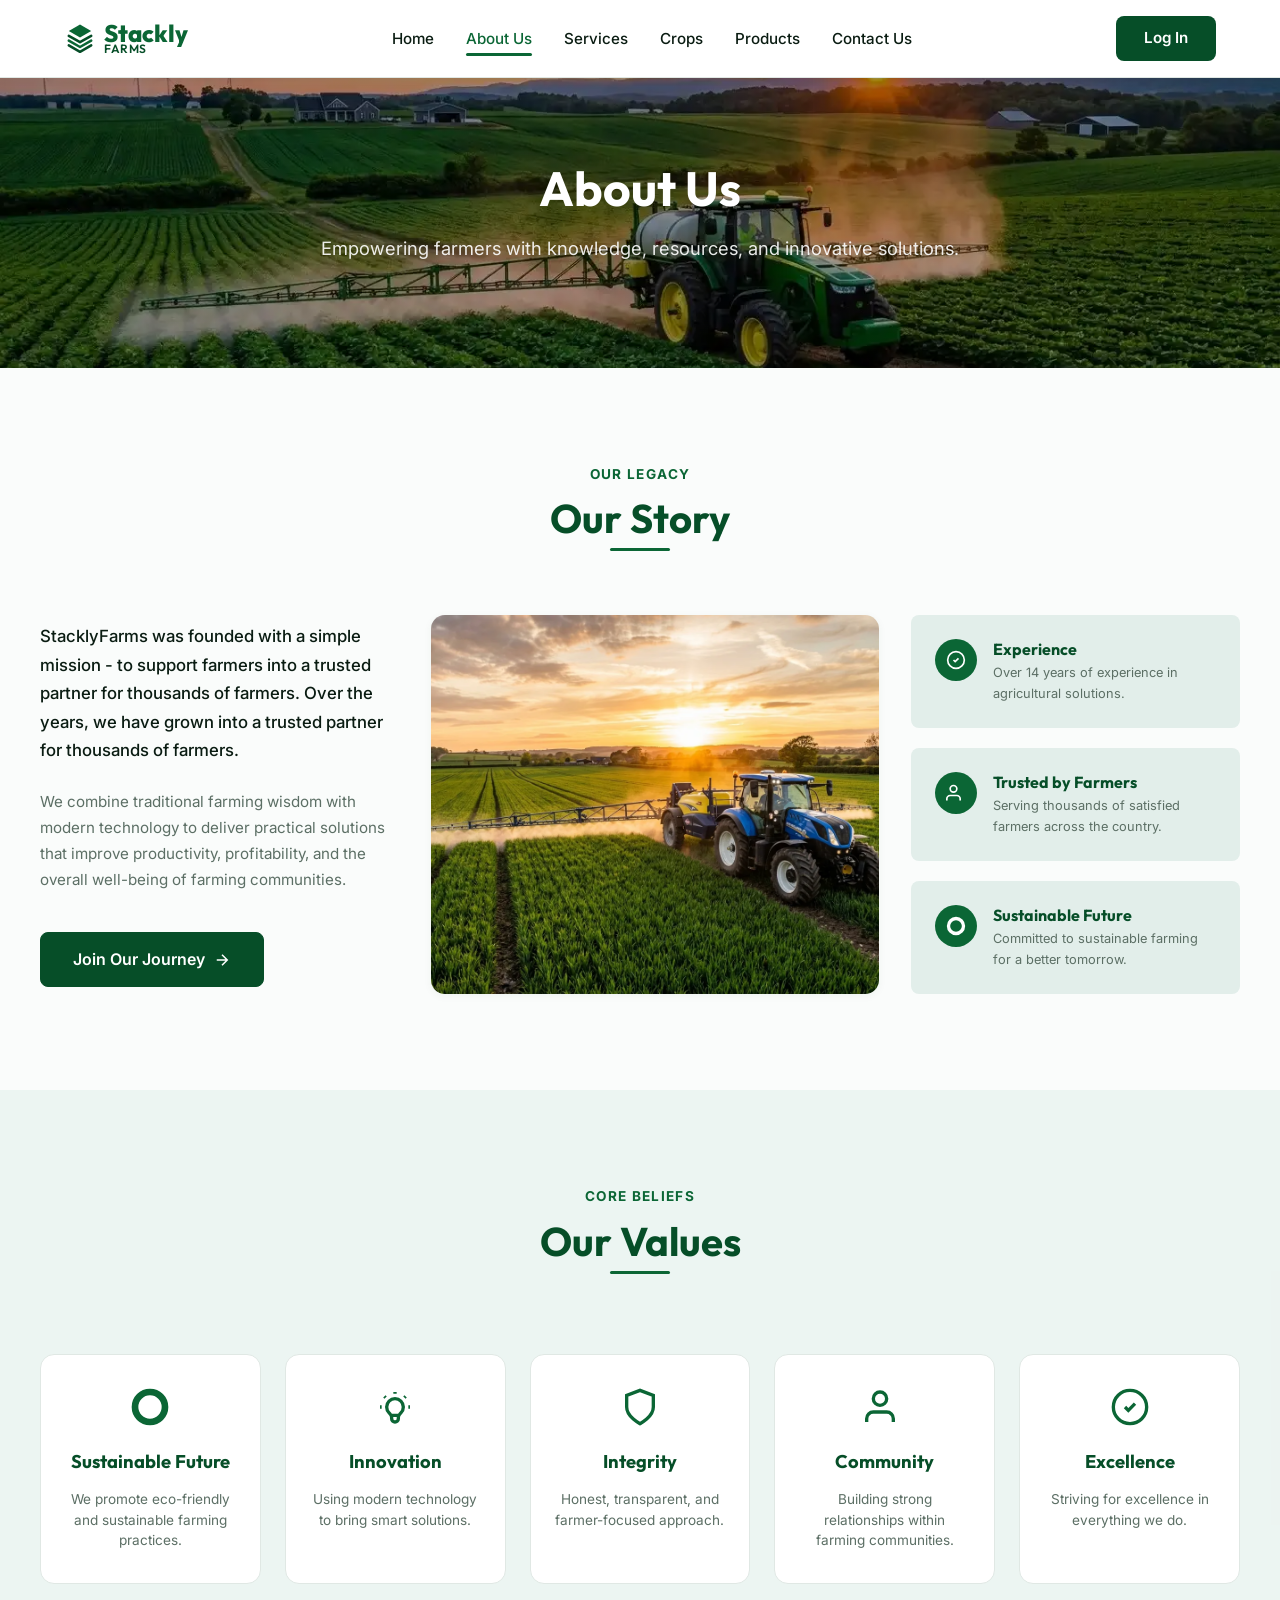
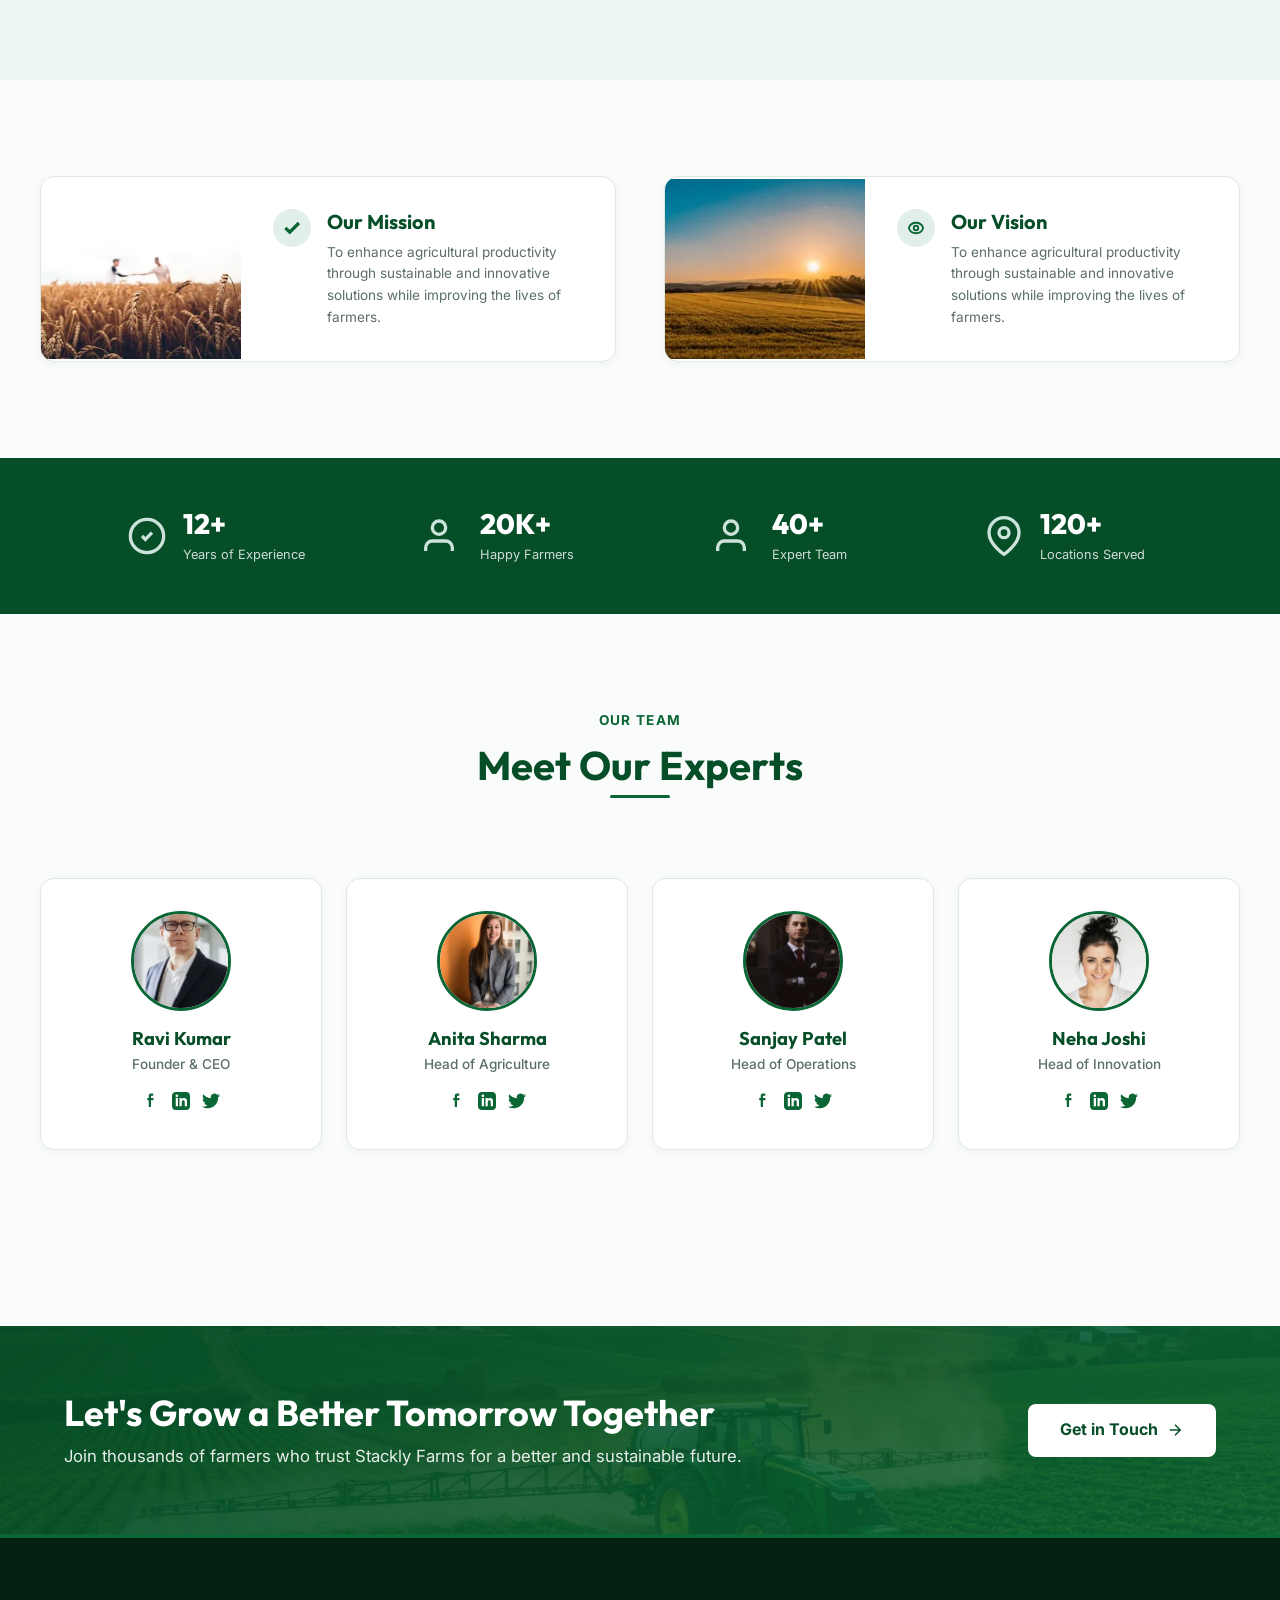
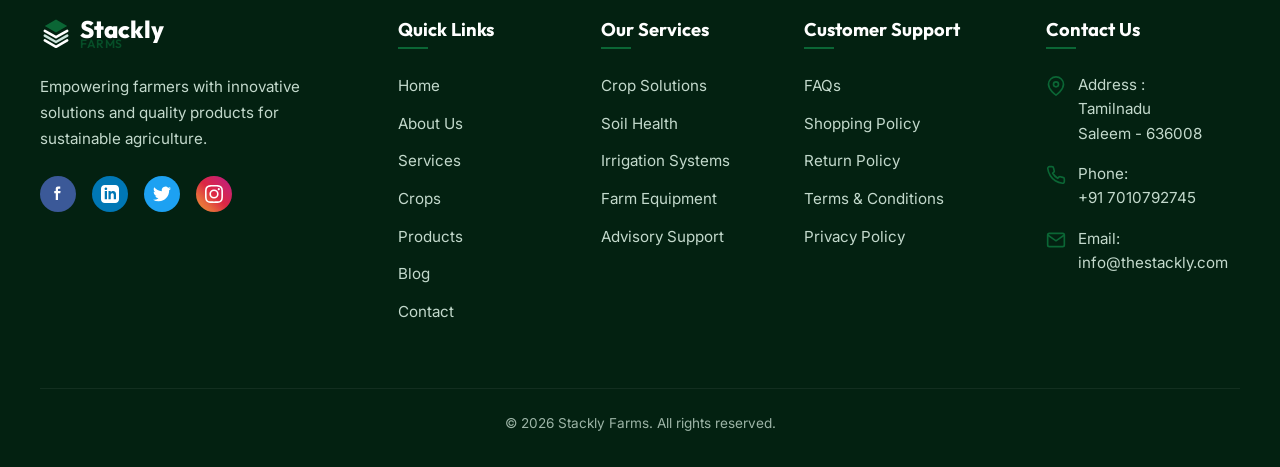
==== commit 45f3f465: "first bug cleared" ====
--- a/about.html
+++ b/about.html
@@ -38,6 +38,7 @@
         <li><a href="crops.html" class="nav-link">Crops</a></li>
         <li><a href="products.html" class="nav-link">Products</a></li>
         <li><a href="contact.html" class="nav-link">Contact Us</a></li>
+        <li class="mobile-only-login"><a href="login.html" class="nav-link login-nav-mobile">Log In</a></li>
       </ul>
 
       <a href="login.html" class="nav-cta">Log In</a>
--- a/css/style.css
+++ b/css/style.css
@@ -2466,3 +2466,34 @@
   filter: brightness(1.2);
   transform: translateY(-3px);
 }
+
+/* Mobile Menu Only Login Button */
+.mobile-only-login {
+  display: none;
+}
+
+@media (max-width: 991px) {
+  .mobile-only-login {
+    display: block !important;
+    margin-top: 1.5rem;
+    width: 100%;
+    text-align: center;
+    padding: 0 1.5rem;
+  }
+  .login-nav-mobile {
+    background-color: var(--accent) !important;
+    color: var(--bg-white) !important;
+    padding: 0.85rem 2rem !important;
+    border-radius: var(--radius-sm) !important;
+    display: inline-block !important;
+    font-weight: 700 !important;
+    width: 100%;
+    box-sizing: border-box;
+    text-align: center;
+    box-shadow: 0 4px 6px rgba(0,0,0,0.1);
+  }
+  .login-nav-mobile:hover {
+    background-color: var(--primary) !important;
+    transform: translateY(-2px);
+  }
+}
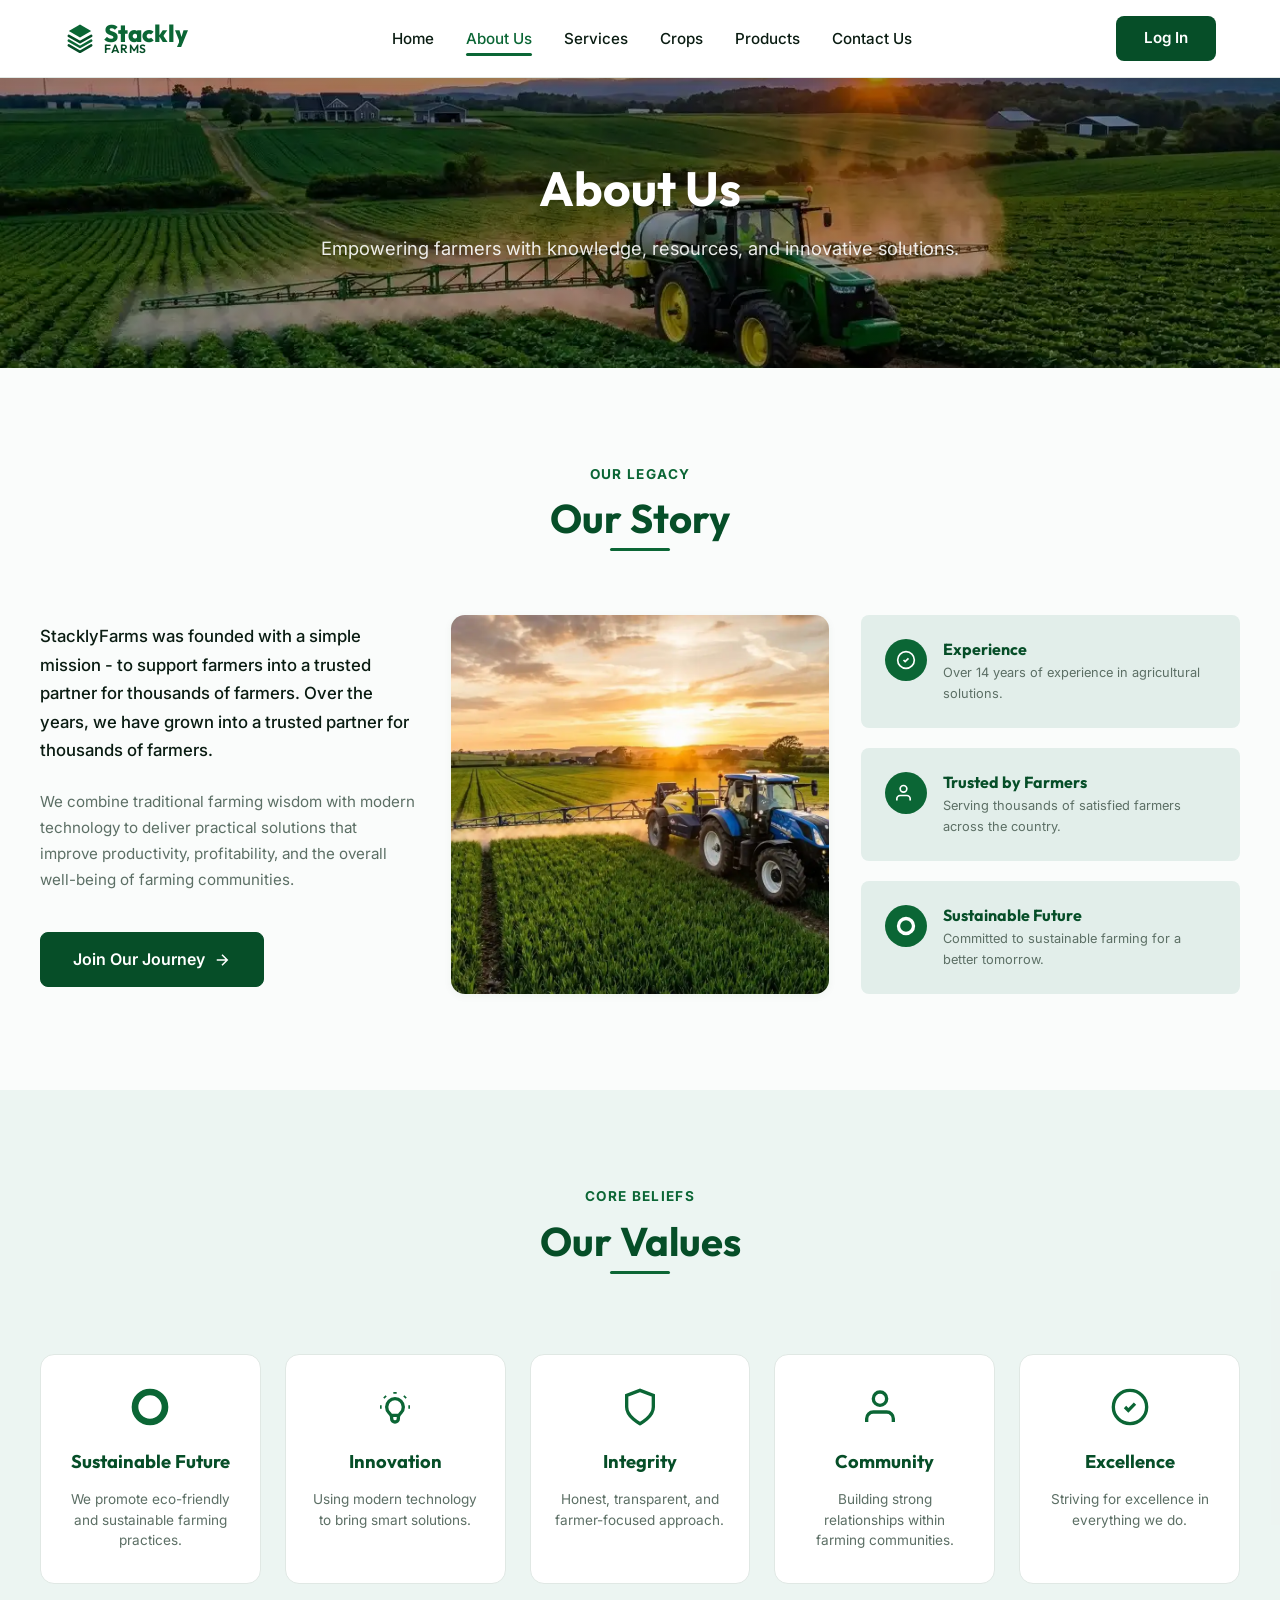
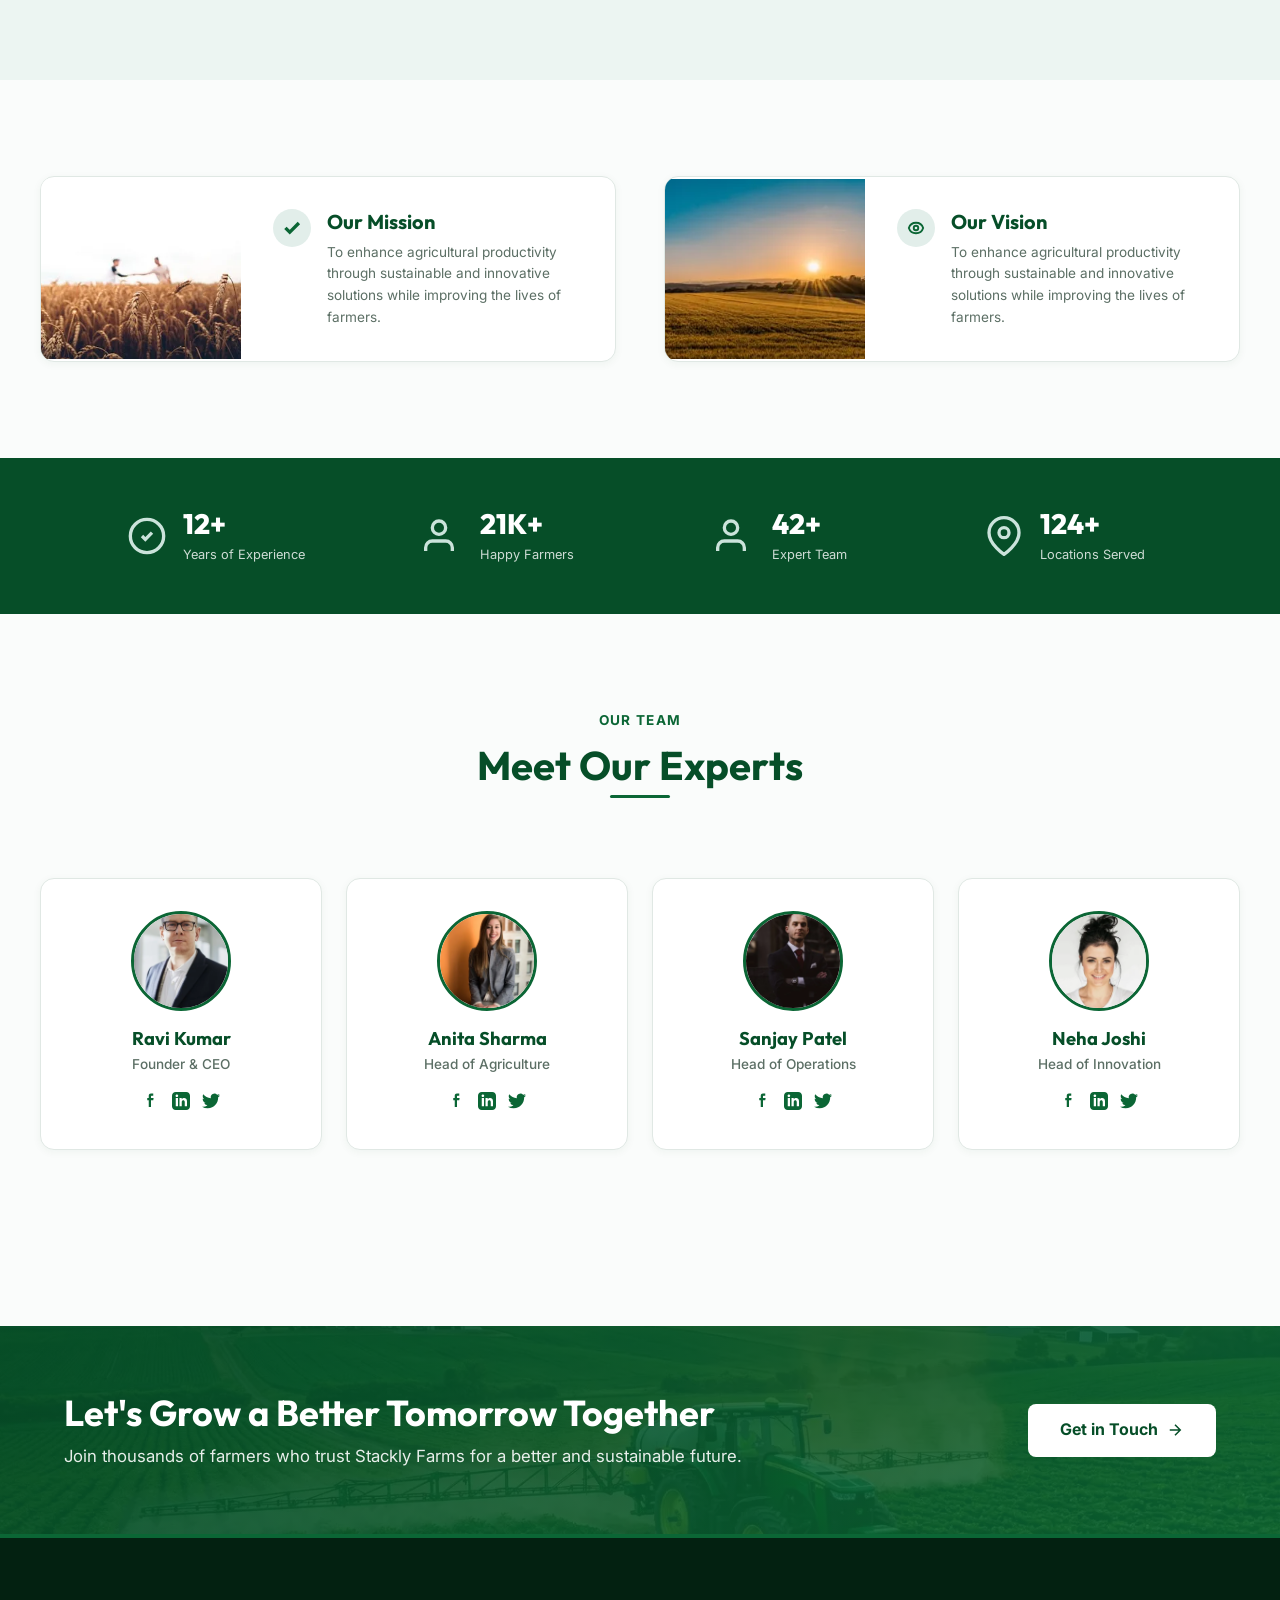
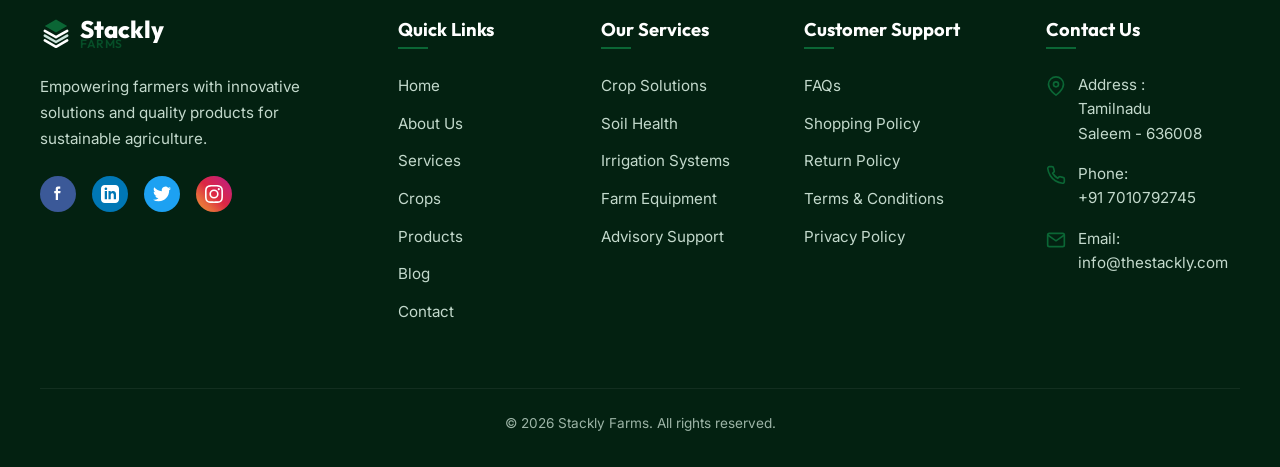
==== commit ed06aa73: "bug free" ====
--- a/about.html
+++ b/about.html
@@ -59,7 +59,7 @@
       <span class="section-tag" style="text-align: center; display: block;">Our Legacy</span>
       <h2 class="section-title" style="display: block; text-align: center; margin-bottom: 4rem;">Our Story</h2>
       
-      <div class="grid-3 about-story-row" style="display: flex; gap: 2rem; align-items: stretch;">
+      <div class="grid-3 about-story-row">
         
         <!-- Text Left -->
         <div style="flex: 1.2; display: flex; flex-direction: column; justify-content: center; gap: 1.5rem;">
@@ -168,8 +168,8 @@
     <div style="max-width: 1200px; margin: 0 auto;">
       <div class="grid-2">
         <!-- Our Mission -->
-        <div style="background-color: var(--bg-white); border: 1px solid var(--border-color); border-radius: var(--radius-md); overflow: hidden; display: flex; align-items: center; box-shadow: var(--shadow-sm);">
-          <div style="width: 200px; height: 180px; flex-shrink: 0; background-color: #ddd;">
+        <div class="mission-vision-card">
+          <div class="mission-vision-img" style="background-color: #ddd;">
             <img src="images/mission_vision_1.webp" alt="Sprout in hand" style="width: 100%; height: 100%; object-fit: cover;">
           </div>
           <div style="padding: 2rem; display: flex; gap: 1rem; align-items: flex-start;">
@@ -184,8 +184,8 @@
         </div>
 
         <!-- Our Vision -->
-        <div style="background-color: var(--bg-white); border: 1px solid var(--border-color); border-radius: var(--radius-md); overflow: hidden; display: flex; align-items: center; box-shadow: var(--shadow-sm);">
-          <div style="width: 200px; height: 180px; flex-shrink: 0; background-color: #ddd;">
+        <div class="mission-vision-card">
+          <div class="mission-vision-img" style="background-color: #ddd;">
             <img src="images/mission_vision_2.webp" alt="Crop field Rows" style="width: 100%; height: 100%; object-fit: cover;">
           </div>
           <div style="padding: 2rem; display: flex; gap: 1rem; align-items: flex-start;">
@@ -204,7 +204,7 @@
 
   <!-- Dark Green Stats Bar Section -->
   <section class="reveal" style="background-color: var(--primary); color: var(--bg-white); padding: 3rem 1.5rem;">
-    <div style="max-width: 1100px; margin: 0 auto; display: grid; grid-template-columns: repeat(4, 1fr); text-align: center; align-items: center; gap: 2rem;">
+    <div class="stats-bar-grid">
       <div style="display: flex; gap: 1rem; justify-content: center; align-items: center;">
         <svg width="40" height="40" fill="none" stroke="var(--light-sage)" stroke-width="2" viewBox="0 0 24 24"><circle cx="12" cy="12" r="10"/><path d="M9 12l2 2 4-4"/></svg>
         <div style="text-align: left;">
--- a/css/style.css
+++ b/css/style.css
@@ -558,7 +558,41 @@
   gap: 1.5rem;
 }
 
+.grid-5 {
+  display: grid;
+  grid-template-columns: repeat(5, 1fr);
+  gap: 1.25rem;
+}
+
 /* --- Components & Cards --- */
+/* Mission & Vision Card Layout styles */
+.mission-vision-card {
+  background-color: var(--bg-white);
+  border: 1px solid var(--border-color);
+  border-radius: var(--radius-md);
+  overflow: hidden;
+  display: flex;
+  align-items: center;
+  box-shadow: var(--shadow-sm);
+}
+
+.mission-vision-img {
+  width: 200px;
+  height: 180px;
+  flex-shrink: 0;
+}
+
+/* Stats Bar Grid Layout styles */
+.stats-bar-grid {
+  max-width: 1100px;
+  margin: 0 auto;
+  display: grid;
+  grid-template-columns: repeat(4, 1fr);
+  text-align: center;
+  align-items: center;
+  gap: 2rem;
+}
+
 
 /* Home Hero Custom styling */
 .hero-slider {
@@ -2269,6 +2303,12 @@
 }
 
 @media (max-width: 992px) {
+  .grid-5 {
+    grid-template-columns: repeat(3, 1fr) !important;
+  }
+  .stats-bar-grid {
+    grid-template-columns: repeat(2, 1fr) !important;
+  }
   .grid-3 {
     grid-template-columns: repeat(2, 1fr);
   }
@@ -2302,6 +2342,20 @@
 }
 
 @media (max-width: 768px) {
+  .grid-5 {
+    grid-template-columns: repeat(2, 1fr) !important;
+  }
+  .mission-vision-card {
+    flex-direction: column !important;
+    align-items: stretch !important;
+  }
+  .mission-vision-img {
+    width: 100% !important;
+    height: 180px !important;
+  }
+  .section-title {
+    font-size: 2rem !important;
+  }
   html {
     font-size: 15px;
   }
@@ -2381,6 +2435,17 @@
 }
 
 @media (max-width: 576px) {
+  .grid-2, .grid-3, .grid-4, .grid-5 {
+    grid-template-columns: 1fr !important;
+    gap: 2rem !important;
+  }
+  .stats-bar-grid {
+    grid-template-columns: 1fr !important;
+    gap: 2rem !important;
+  }
+  .section-title {
+    font-size: 1.75rem !important;
+  }
   .hero-slider-content h1 {
     font-size: 2.25rem;
   }
@@ -2430,6 +2495,25 @@
   }
   .db-header-search {
     width: 180px;
+  }
+}
+
+@media (max-width: 480px) {
+  .header-container {
+    padding: 1rem 0.75rem !important;
+  }
+  .logo {
+    font-size: 1.25rem !important;
+  }
+  .logo svg {
+    width: 28px !important;
+    height: 28px !important;
+  }
+  .section-title {
+    font-size: 1.5rem !important;
+  }
+  .page-hero h1 {
+    font-size: 2rem !important;
   }
 }
 
@@ -2497,3 +2581,44 @@
     transform: translateY(-2px);
   }
 }
+
+/* Extra Responsive overrides for products and newsletter page elements */
+@media (max-width: 480px) {
+  .catalog-content-header {
+    flex-direction: column !important;
+    align-items: stretch !important;
+    gap: 1rem !important;
+  }
+  .catalog-sort-select {
+    width: 100% !important;
+  }
+  .newsletter-banner {
+    padding: 1.5rem 1rem !important;
+  }
+  .newsletter-form {
+    flex-direction: column !important;
+    width: 100% !important;
+    gap: 0.75rem !important;
+  }
+  .newsletter-form input, .newsletter-form button {
+    width: 100% !important;
+  }
+}
+
+@media (max-width: 360px) {
+  .product-footer {
+    flex-direction: column !important;
+    align-items: stretch !important;
+    gap: 0.75rem !important;
+  }
+  .product-price {
+    text-align: center !important;
+  }
+  .btn-add-cart {
+    width: 100% !important;
+    justify-content: center !important;
+  }
+  .filter-sidebar {
+    padding: 1.5rem 1rem !important;
+  }
+}
